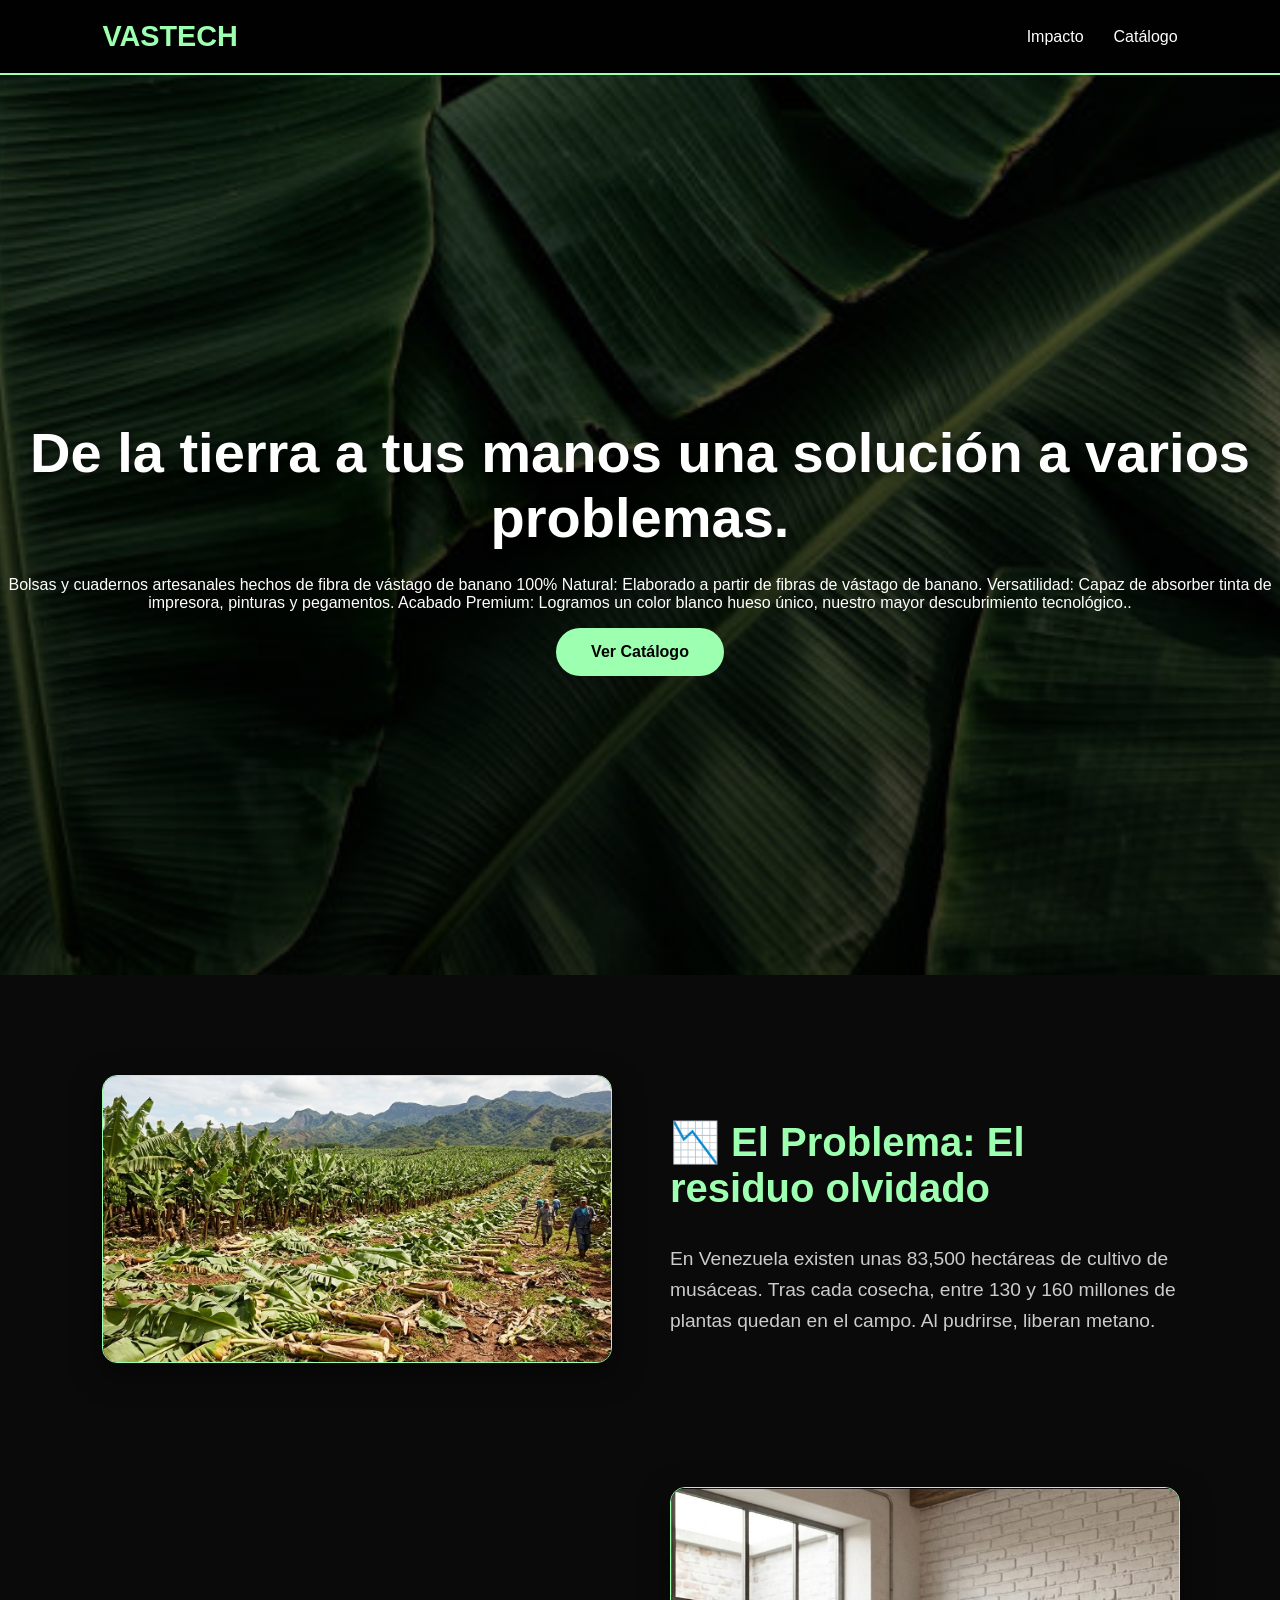
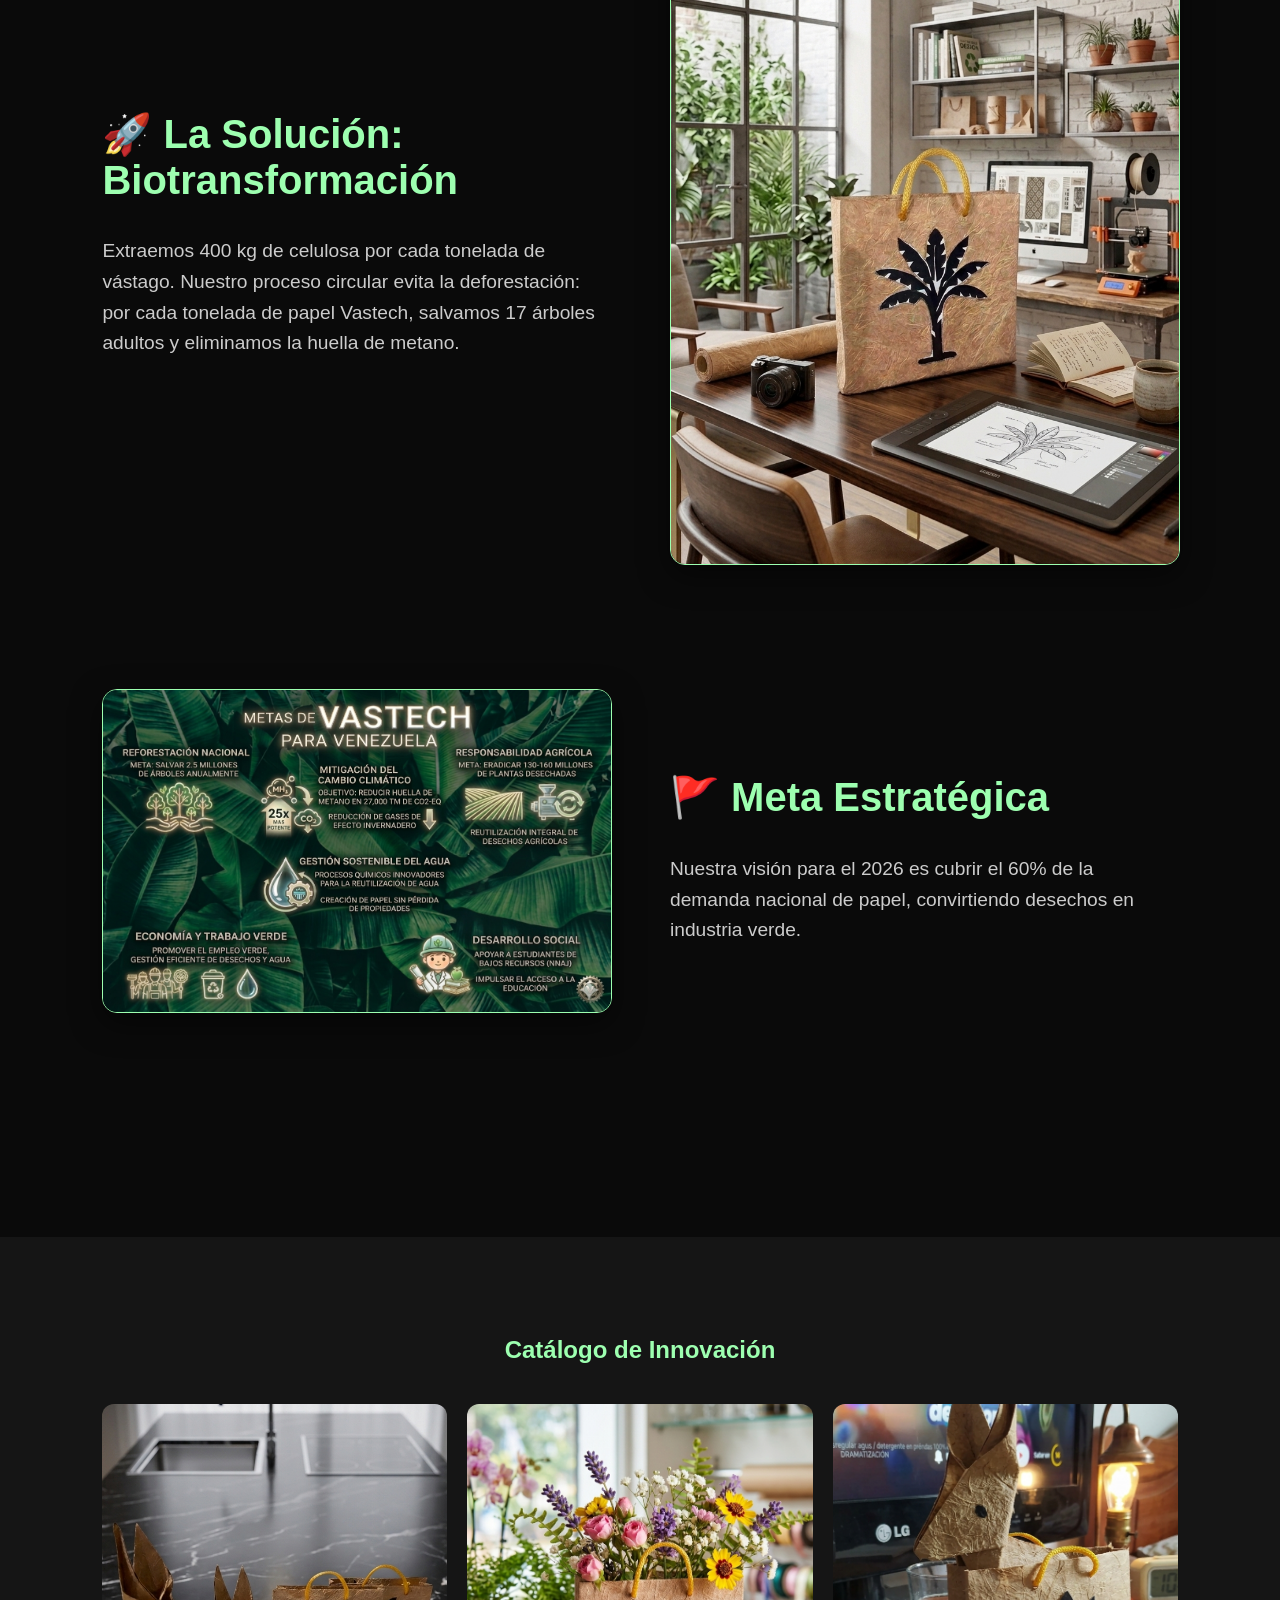
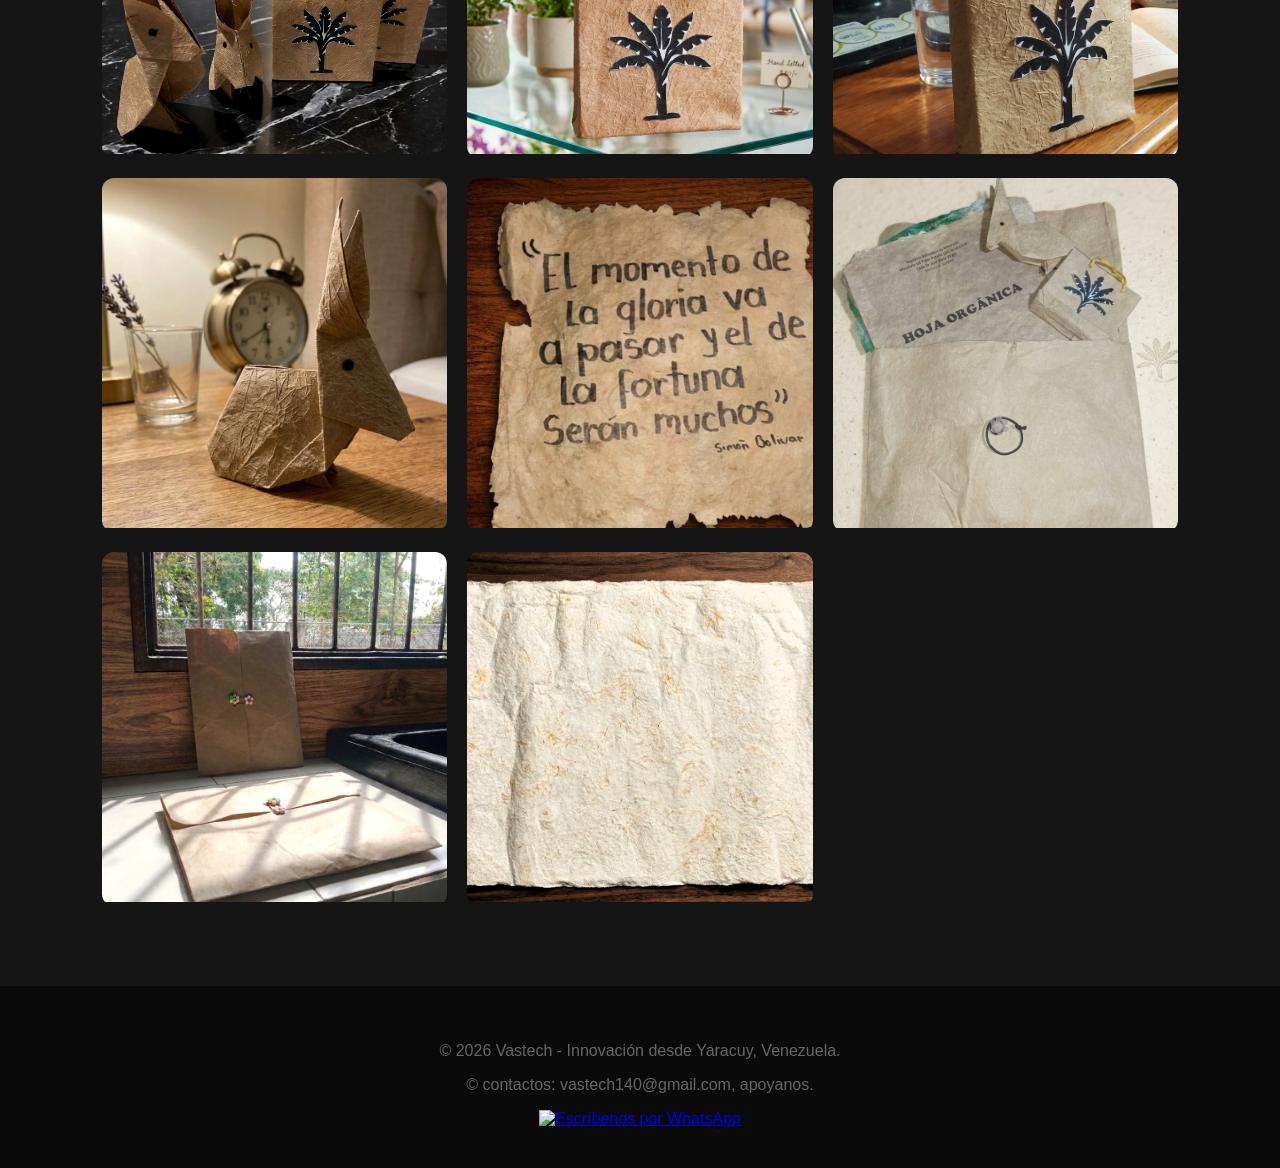
==== index.html @ 7cb5a69f "Update index.html" ====
<!DOCTYPE html>
<html lang="es">
<head>
    <meta charset="UTF-8">
    <meta name="viewport" content="width=device-width, initial-scale=1.0">
    <title>Vastech | Innovación Circular</title>
    <link rel="stylesheet" href="style.css">
</head>
<body>

    <header>
        <a href="#" class="logo">VASTECH</a>
        <nav>
            <ul>
                <li><a href="#investigacion">Impacto</a></li>
                <li><a href="#productos">Catálogo</a></li>
            </ul>
        </nav>
    </header>

    <section class="hero">
        <h1>De la tierra a tus manos
        una solución a varios problemas.</h1>
        <p>Bolsas y cuadernos artesanales hechos de fibra de vástago de banano
            
 100% Natural: Elaborado a partir de fibras de vástago de banano.

Versatilidad: Capaz de absorber tinta de impresora, pinturas y pegamentos.

Acabado Premium: Logramos un color blanco hueso único, nuestro mayor descubrimiento tecnológico..</p>
        <a href="#productos" class="btn-principal">Ver Catálogo</a>
    </section>

    <section id="investigacion" class="info-impacto">
        
        <article class="fila-impacto">
            <div class="imagen-ref">
                <img src="campo-residuos.png" alt="Residuos de banano">
            </div>
            <div class="texto-ref">
                <h2>📉 El Problema: El residuo olvidado</h2>
                <p>En Venezuela existen unas 83,500 hectáreas de cultivo de musáceas. Tras cada cosecha, entre 130 y 160 millones de plantas quedan en el campo. Al pudrirse, liberan metano.</p>
            </div>
        </article>

        <article class="fila-impacto">
            <div class="imagen-ref">
                <img src="333.png" alt="Biotransformación Vastech">
            </div>
            <div class="texto-ref">
                <h2>🚀 La Solución: Biotransformación</h2>
                <p>Extraemos 400 kg de celulosa por cada tonelada de vástago. Nuestro proceso circular evita la deforestación: por cada tonelada de papel Vastech, salvamos 17 árboles adultos y eliminamos la huella de metano.</p>
            </div>
        </article>

        <article class="fila-impacto">
            <div class="imagen-ref">
                <img src="bello6.png" alt="Metas Vastech 2026">
            </div>
            <div class="texto-ref">
                <h2>🚩 Meta Estratégica</h2>
                <p>Nuestra visión para el 2026 es cubrir el 60% de la demanda nacional de papel, convirtiendo desechos en industria verde.</p>
            </div>
        </article>
    </section>

    <section id="productos" class="galeria-seccion">
        <h2 class="titulo-centrado">Catálogo de Innovación</h2>
        <div class="mosaico-galeria">
            <div class="foto-item"><img src="hola4.png" alt="Creación Vastech"></div>
            <div class="foto-item"><img src="hola5.png" alt="Bolsas de regalo"></div>
            <div class="foto-item"><img src="hola3.png" alt="Bolsa con conejo"></div>
            <div class="foto-item"><img src="hola1.png" alt="Artesanía conejo"></div>
            <div class="foto-item"><img src="hola2.png" alt="Pensamiento Bolívar"></div>
            <div class="foto-item"><img src="bello.png" alt="Maletín con papeles"></div>
            <div class="foto-item"><img src="uy.png" alt="Carpeta de vástago"></div>
            <div class="foto-item"><img src="bello3.png" alt="Lámina de papel"></div>
        </div>
    </section>

    <footer>
        <p>&copy; 2026 Vastech - Innovación desde Yaracuy, Venezuela.</p>
        <p>&copy; contactos: vastech140@gmail.com, apoyanos.</p>
        <a href="https://wa.me/584164806522?text=Hola%20Vastech,%20vi%20tu%20página%20web%20y%20quiero%20más%20información%20sobre%20los%20productos." class="whatsapp-btn" target="_blank">
        <img src="https://upload.wikimedia.org/wikipedia/commons/6/6b/WhatsApp.svg" alt="Escríbenos por WhatsApp">
    </a>

</body>
</html>
---- style.css ----
:root {
    --negro: #0a0a0a;
    --verde-claro: #9dffb0;
    --blanco: #ffffff;
}

body {
    background-color: var(--negro);
    color: var(--blanco);
    font-family: 'Segoe UI', Tahoma, Geneva, Verdana, sans-serif;
    margin: 0;
}

/* HEADER */
header {
    display: flex;
    justify-content: space-between;
    align-items: center;
    padding: 20px 8%;
    background: rgba(0, 0, 0, 0.9);
    border-bottom: 2px solid var(--verde-claro);
    position: sticky;
    top: 0;
    z-index: 1000;
}

.logo { 
    color: var(--verde-claro);
    font-weight: bold; 
    font-size: 1.8rem; 
    text-decoration: none; 
}

header nav ul { 
    display: flex; 
    list-style: none; 
    margin: 0; 
    gap: 30px; 
}

header nav a { 
    color: white; 
    text-decoration: none; 
    transition: 0.3s; 
}

header nav a:hover { 
    color: var(--verde-claro); 
}

/* HERO - Fondo de Hojas de Cambur */
.hero {
    min-height: 100vh;
    width: 100%;
    display: flex;
    flex-direction: column;
    justify-content: center;
    align-items: center;
    background: linear-gradient(rgba(0,0,0,0.5), rgba(0,0,0,0.7)), url('hojas4.jpg');
    background-size: cover;
    background-position: center;
    background-repeat: no-repeat;
    text-align: center;
}

.hero h1 { 
    font-size: 3.5rem; 
    margin-bottom: 10px; 
    text-shadow: 2px 2px 10px rgba(0,0,0,0.5);
}

.btn-principal {
    background: var(--verde-claro);
    color: black;
    padding: 15px 35px;
    text-decoration: none;
    font-weight: bold;
    border-radius: 50px;
    transition: 0.3s;
}

.btn-principal:hover {
    transform: scale(1.05);
    box-shadow: 0 0 20px rgba(157, 255, 176, 0.4);
}

/* SECCIÓN IMPACTO - Zig-Zag */
.info-impacto { 
    padding: 100px 8%; 
}

.fila-impacto { 
    display: flex; 
    align-items: center; 
    gap: 60px; 
    margin-bottom: 120px; 
}

.fila-impacto:nth-child(even) { 
    flex-direction: row-reverse; 
}

.imagen-ref, .texto-ref { 
    flex: 1; 
}

.imagen-ref img { 
    width: 100%; 
    border-radius: 15px; 
    border: 1px solid var(--verde-claro); 
    box-shadow: 0 10px 30px rgba(0,0,0,0.5);
}

.texto-ref h2 { 
    color: var(--verde-claro); 
    font-size: 2.5rem; 
}

.texto-ref p { 
    font-size: 1.2rem; 
    line-height: 1.6; 
    color: #ccc; 
}

/* CATÁLOGO */
.galeria-seccion { 
    padding: 80px 8%; 
    background: #151515; 
}

.titulo-centrado { 
    text-align: center; 
    color: var(--verde-claro); 
    margin-bottom: 40px; 
}

.mosaico-galeria { 
    display: grid; 
    grid-template-columns: repeat(auto-fit, minmax(280px, 1fr)); 
    gap: 20px; 
}

.foto-item { 
    overflow: hidden; 
    border-radius: 12px; 
}

.foto-item img { 
    width: 100%; 
    height: 350px; 
    object-fit: cover; 
    transition: 0.5s ease; 
}

.foto-item:hover img { 
    transform: scale(1.1); 
    filter: brightness(1.1);
}

footer { 
    text-align: center; 
    padding: 40px; 
    color: #666; 
}

/* Ajuste para celulares */
@media (max-width: 768px) { 
    .fila-impacto, .fila-impacto:nth-child(even) { 
        flex-direction: column; 
        text-align: center; 
    } 
    .hero h1 { font-size: 2.2rem; }

    /* Estilos del Botón de WhatsApp */
.whatsapp-btn {
    position: fixed;
    bottom: 30px;
    right: 30px;
    width: 60px;
    height: 60px;
    background-color: #25d366;
    border-radius: 50px;
    display: flex;
    justify-content: center;
    align-items: center;
    box-shadow: 0 4px 10px rgba(0,0,0,0.3);
    z-index: 2000;
    transition: 0.3s;
}

.whatsapp-btn img {
    width: 35px;
    height: 35px;
}

.whatsapp-btn:hover {
    transform: scale(1.1);
    background-color: #128c7e;
    box-shadow: 0 6px 15px rgba(37, 211, 102, 0.5);
}

/* Efecto de pulso suave */
@keyframes pulse {
    0% { box-shadow: 0 0 0 0 rgba(37, 211, 102, 0.7); }
    70% { box-shadow: 0 0 0 15px rgba(37, 211, 102, 0); }
    100% { box-shadow: 0 0 0 0 rgba(37, 211, 102, 0); }
}
/* Estilos del Botón de WhatsApp */
.whatsapp-btn {
    position: fixed;
    bottom: 30px;
    right: 30px;
    width: 60px;
    height: 60px;
    background-color: #25d366;
    border-radius: 50%;
    display: flex;
    justify-content: center;
    align-items: center;
    box-shadow: 0 4px 10px rgba(0,0,0,0.3);
    z-index: 2000;
    transition: transform 0.3s;
    animation: pulse-verde 2s infinite;
}

.whatsapp-btn img {
    width: 35px;
    height: 35px;
}

.whatsapp-btn:hover {
    transform: scale(1.1);
    background-color: #128c7e;
}

/* Efecto de pulso para que la gente lo vea rápido */
@keyframes pulse-verde {
    0% { box-shadow: 0 0 0 0 rgba(37, 211, 102, 0.7); }
    70% { box-shadow: 0 0 0 15px rgba(37, 211, 102, 0); }
    100% { box-shadow: 0 0 0 0 rgba(37, 211, 102, 0); }
}
}
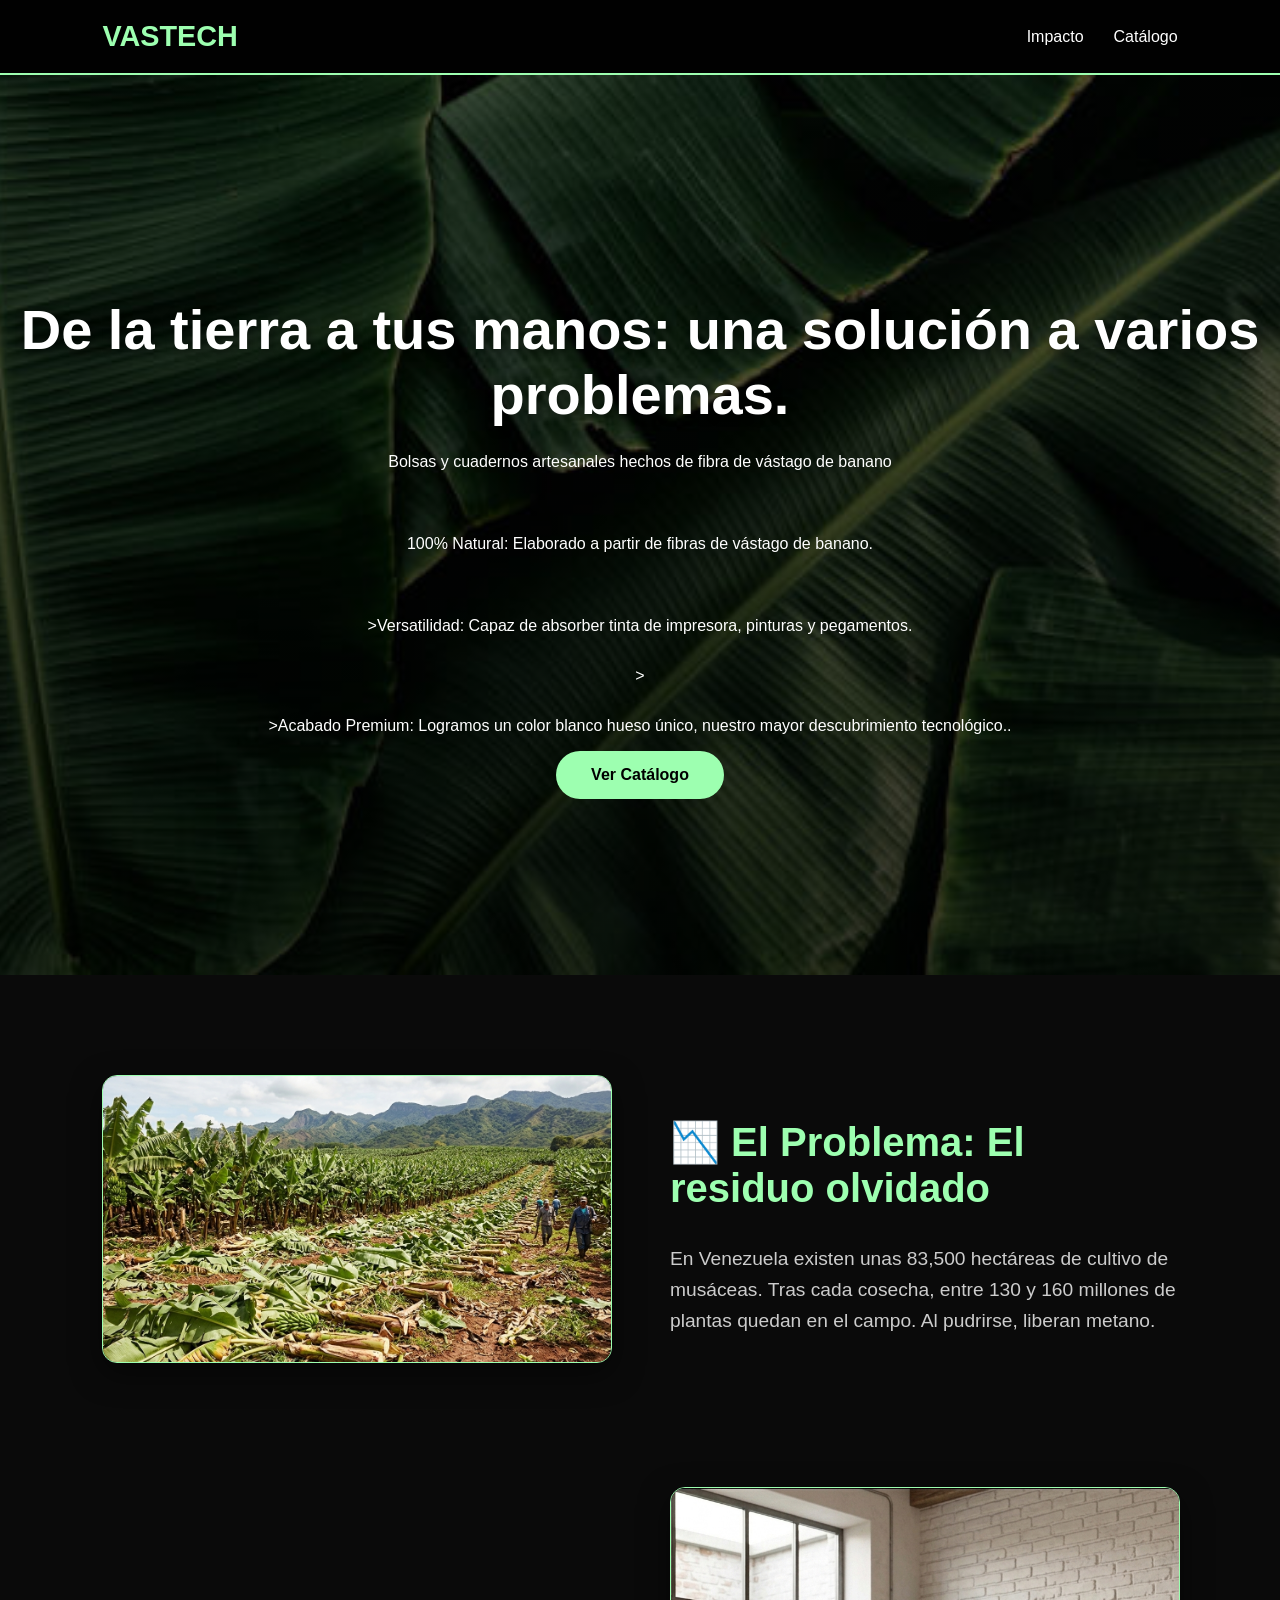
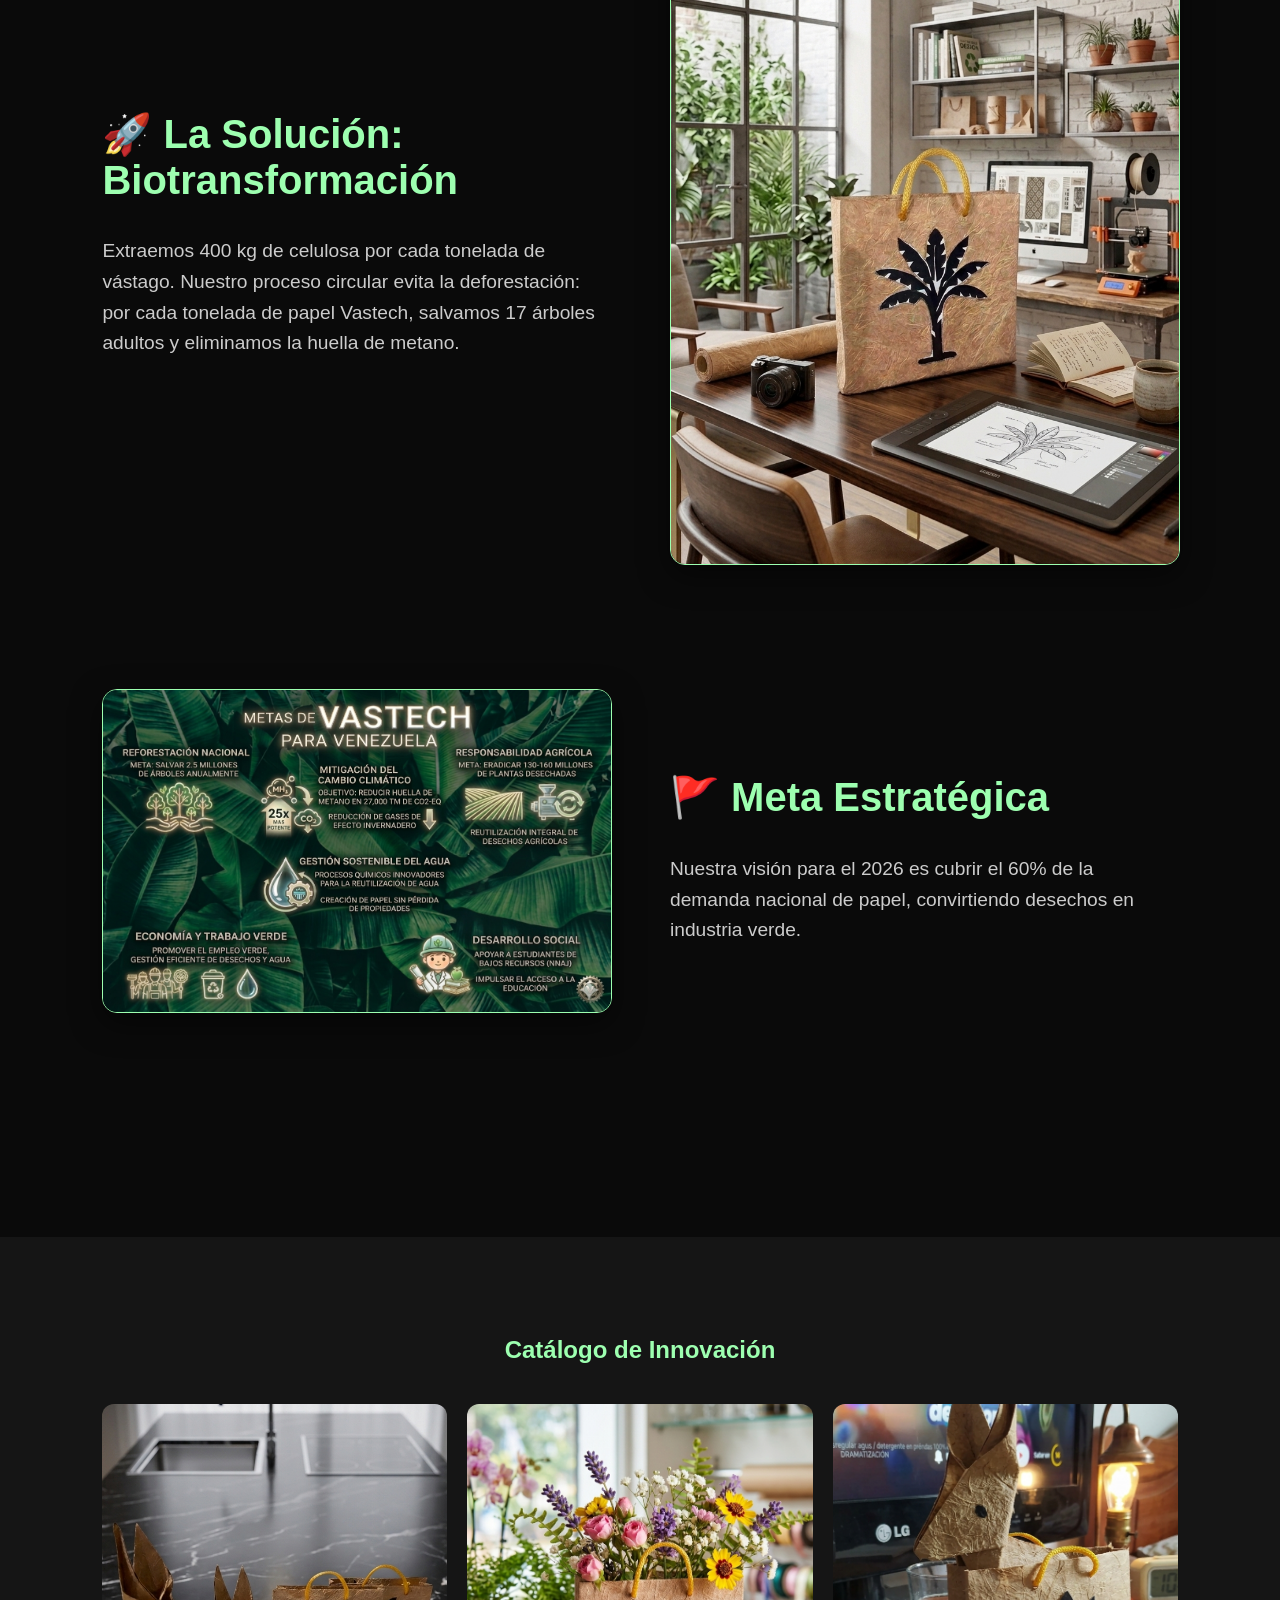
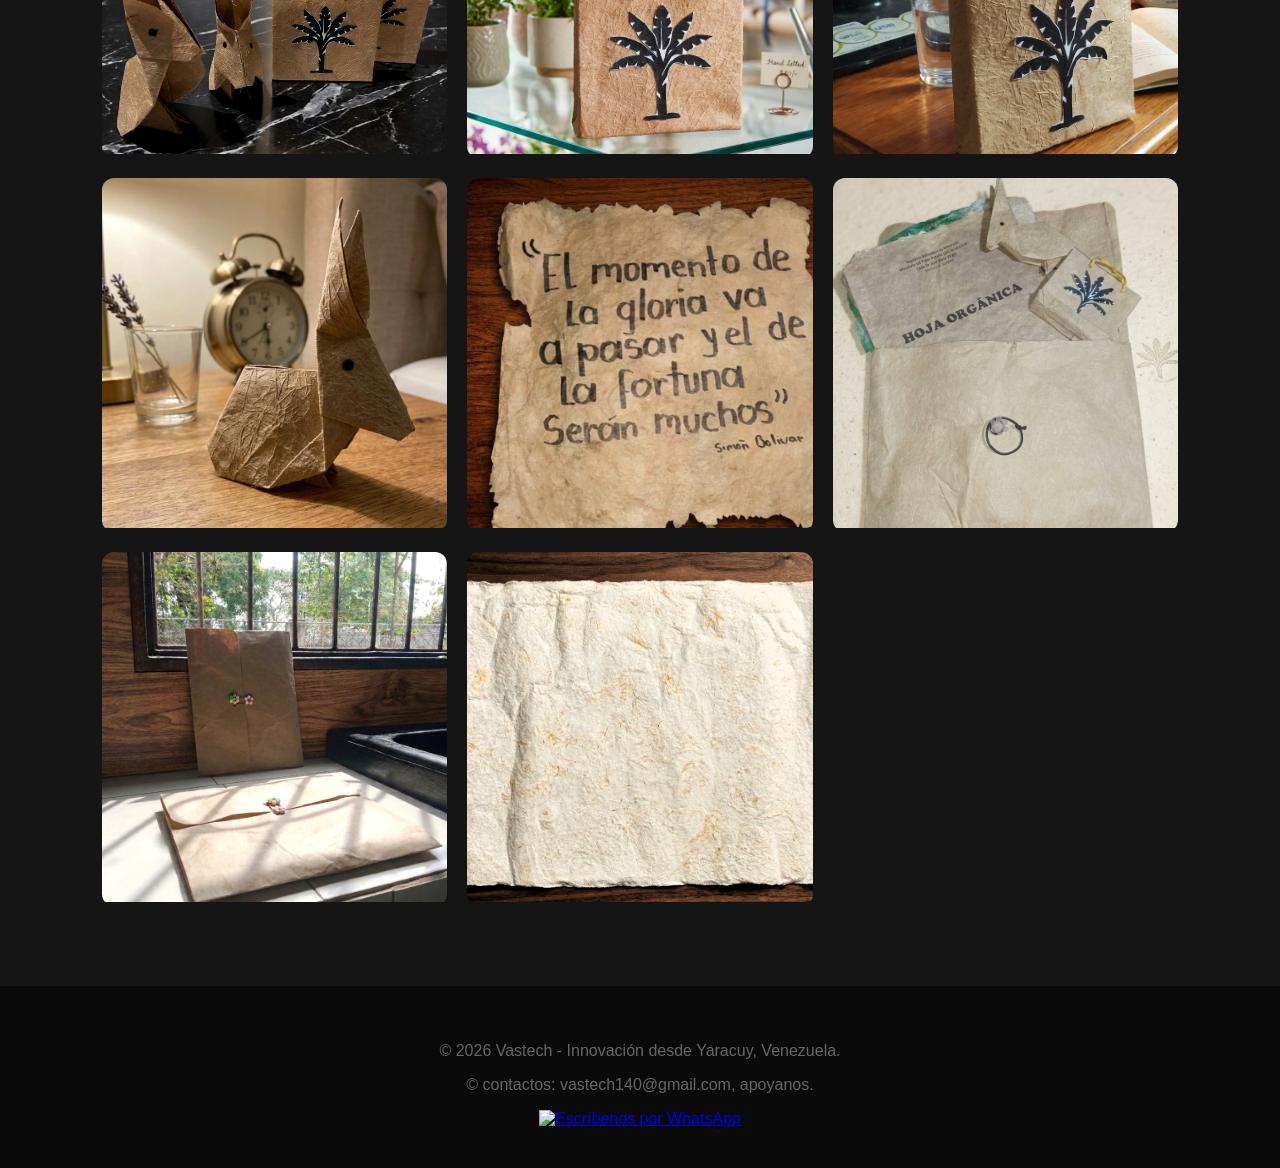
==== commit 27ed3d68: "Update index.html" ====
--- a/index.html
+++ b/index.html
@@ -19,15 +19,14 @@
     </header>
 
     <section class="hero">
-        <h1>De la tierra a tus manos
-        una solución a varios problemas.</h1>
-        <p>Bolsas y cuadernos artesanales hechos de fibra de vástago de banano
+        <h1>De la tierra a tus manos: una solución a varios problemas.</h1>
+        <p>Bolsas y cuadernos artesanales hechos de fibra de vástago de banano<p>
             
- 100% Natural: Elaborado a partir de fibras de vástago de banano.
+<p>100% Natural: Elaborado a partir de fibras de vástago de banano.<p>
 
-Versatilidad: Capaz de absorber tinta de impresora, pinturas y pegamentos.
+<p>>Versatilidad: Capaz de absorber tinta de impresora, pinturas y pegamentos.<p>>
 
-Acabado Premium: Logramos un color blanco hueso único, nuestro mayor descubrimiento tecnológico..</p>
+<p>>Acabado Premium: Logramos un color blanco hueso único, nuestro mayor descubrimiento tecnológico..</p>
         <a href="#productos" class="btn-principal">Ver Catálogo</a>
     </section>
 
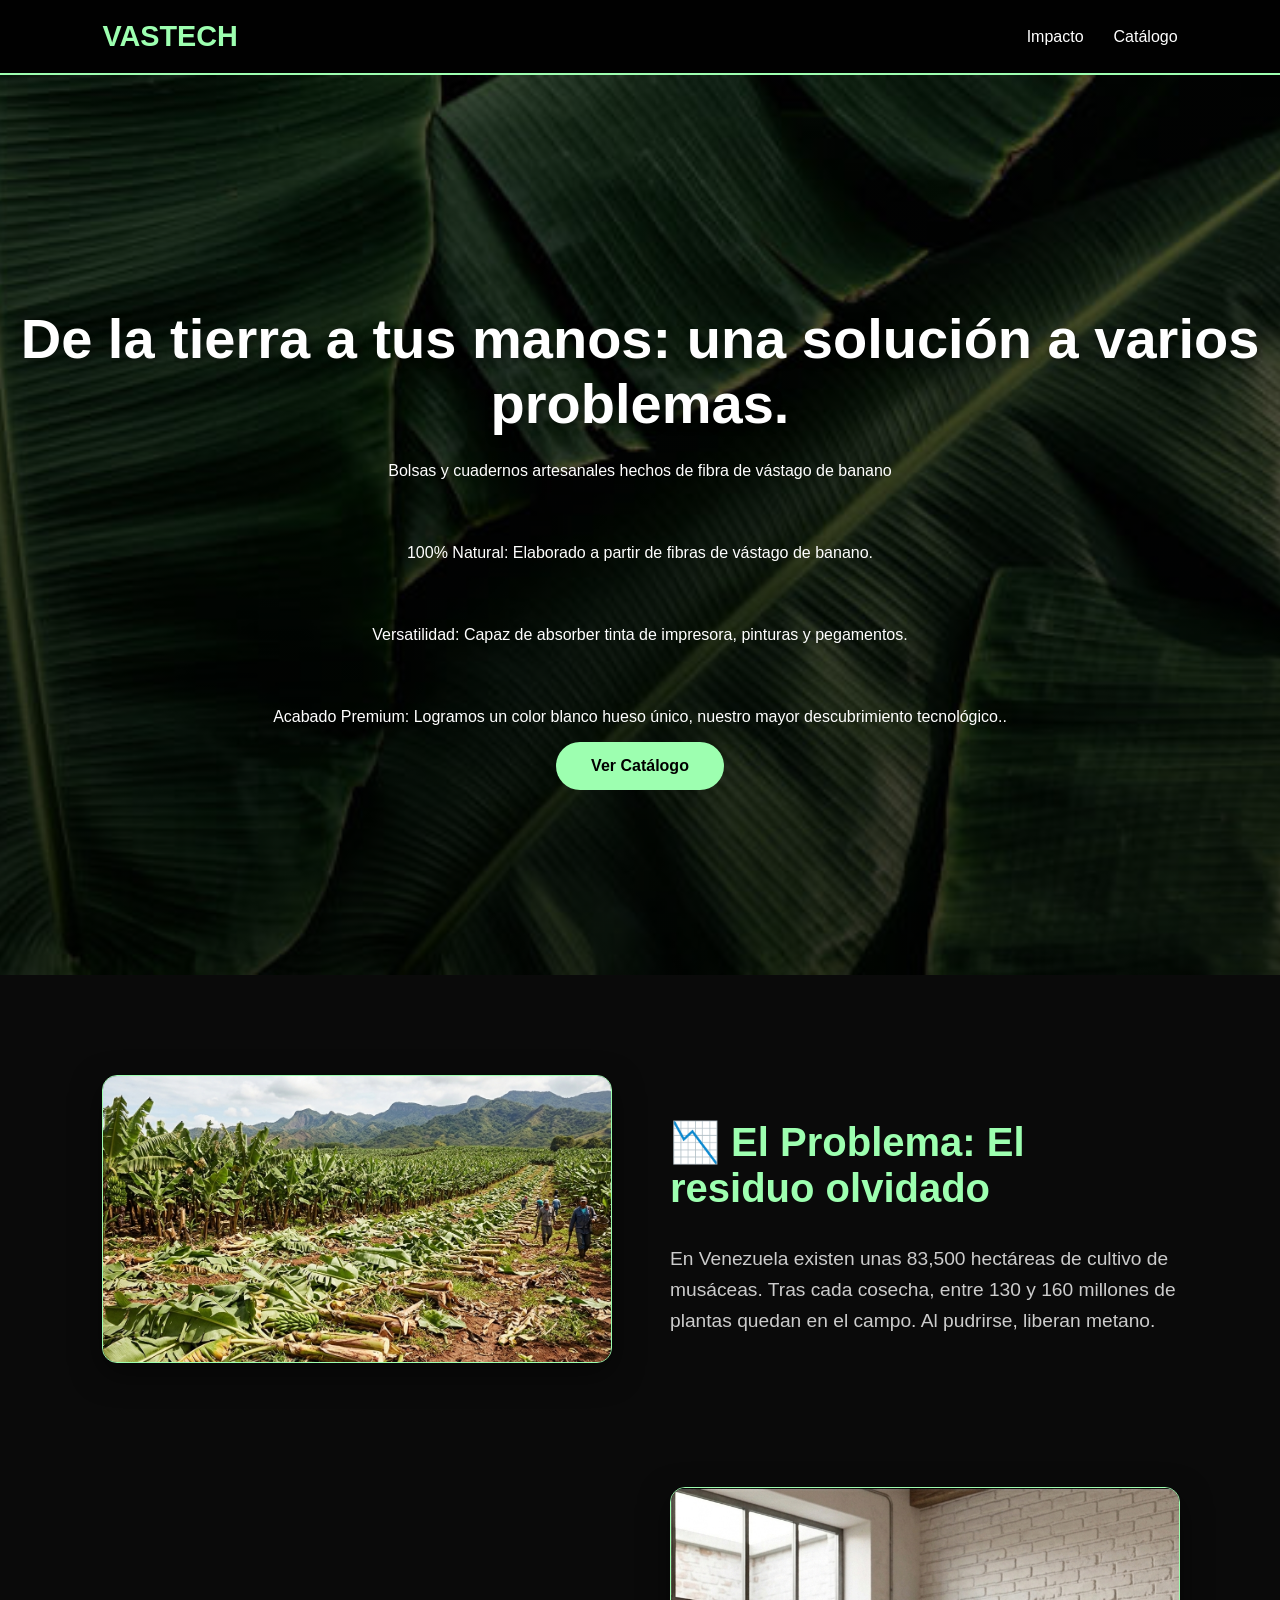
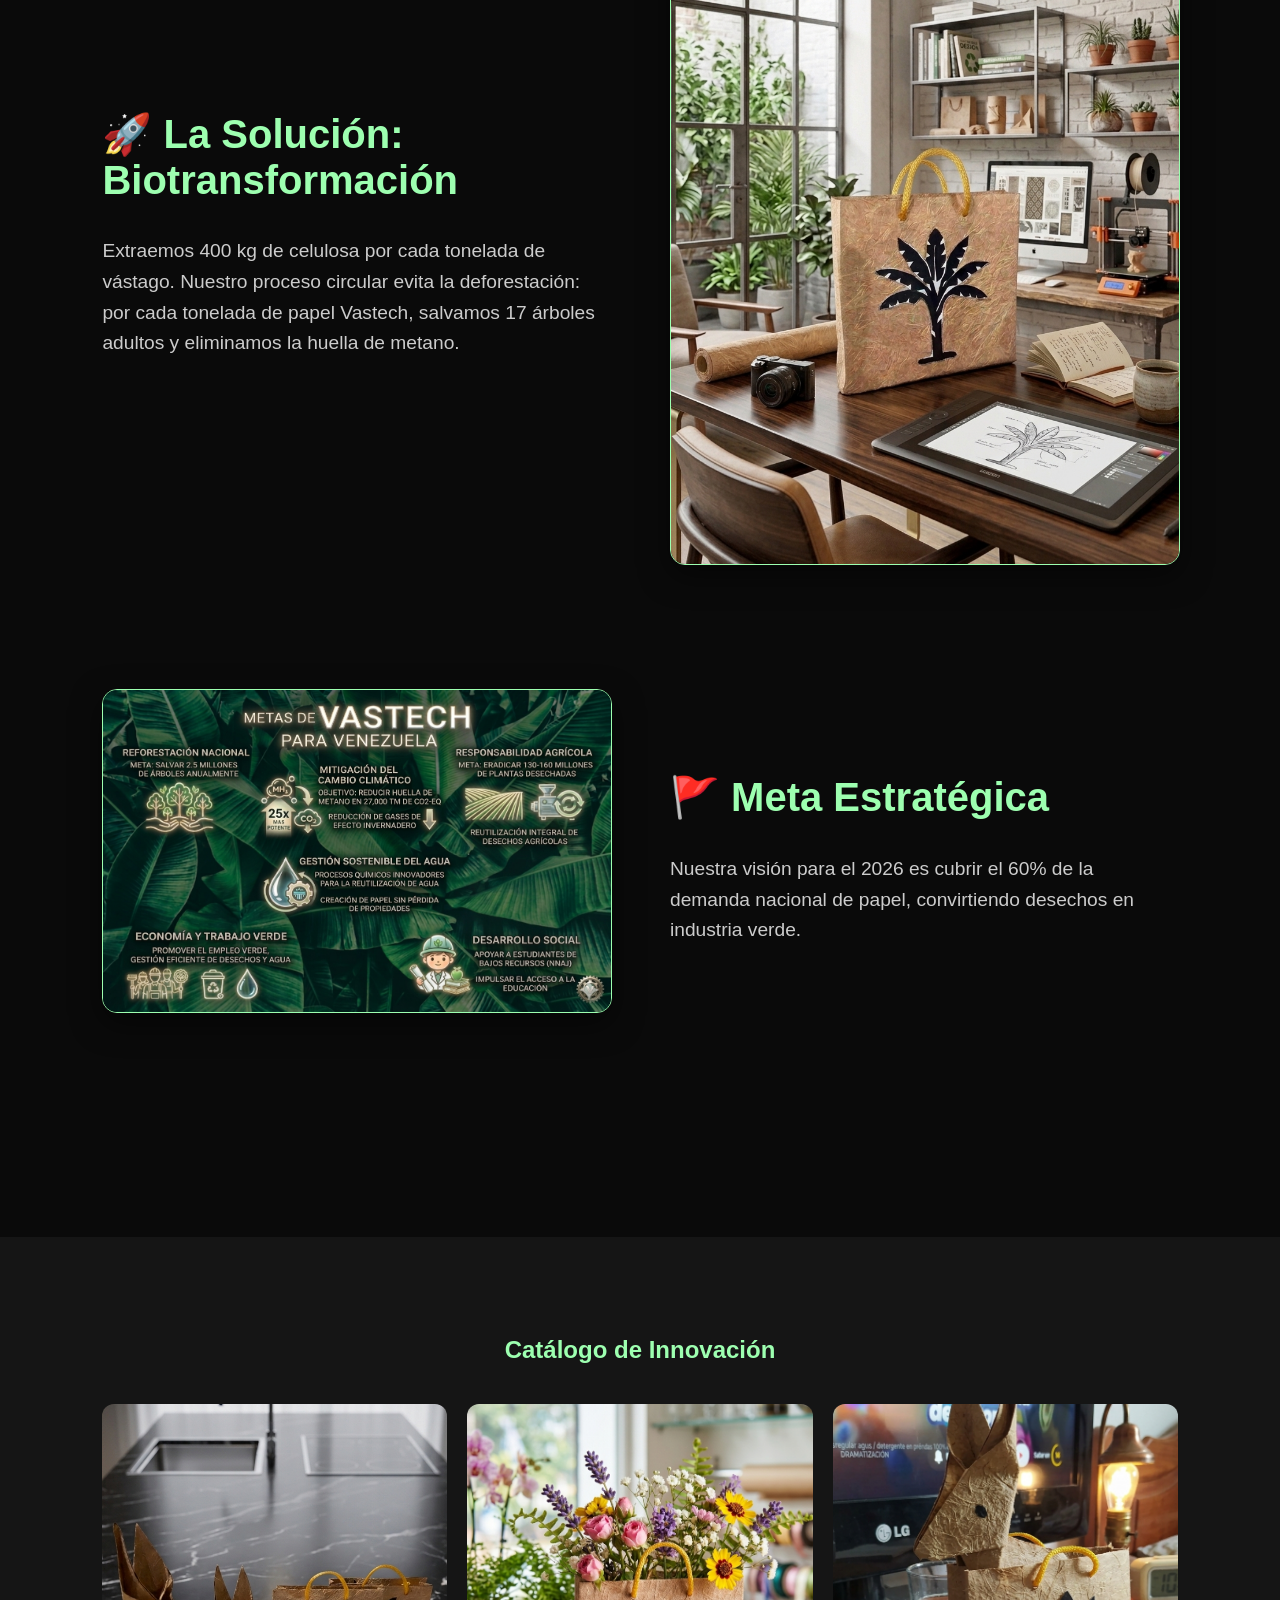
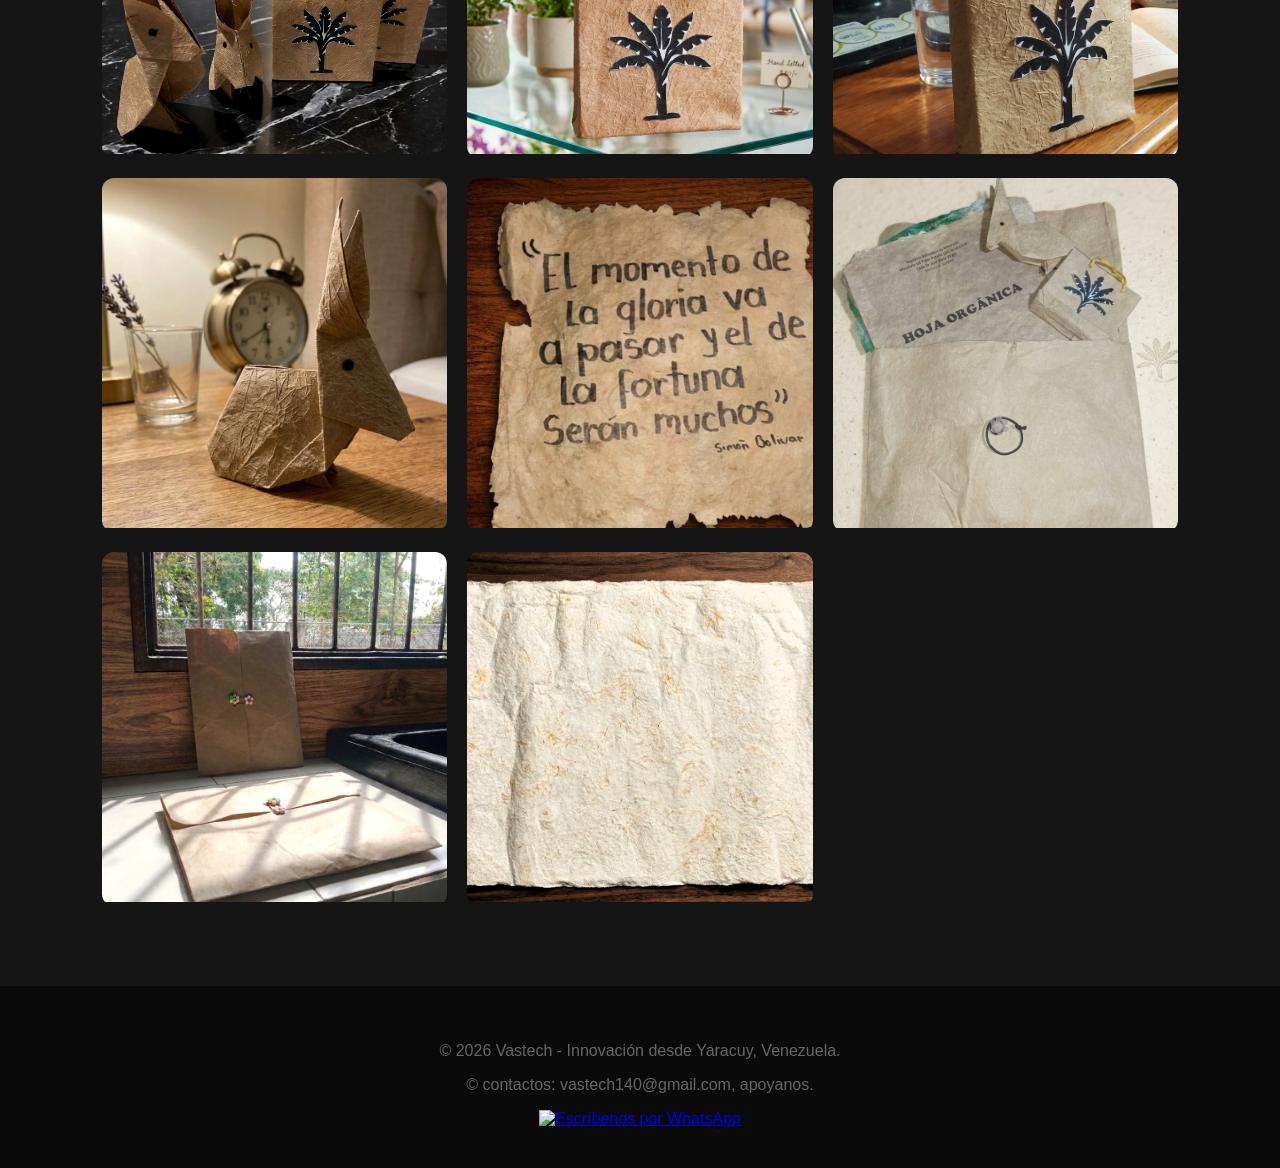
==== commit 0ffd6f1f: "Update index.html" ====
--- a/index.html
+++ b/index.html
@@ -24,9 +24,9 @@
             
 <p>100% Natural: Elaborado a partir de fibras de vástago de banano.<p>
 
-<p>>Versatilidad: Capaz de absorber tinta de impresora, pinturas y pegamentos.<p>>
+<p>Versatilidad: Capaz de absorber tinta de impresora, pinturas y pegamentos.<p>
 
-<p>>Acabado Premium: Logramos un color blanco hueso único, nuestro mayor descubrimiento tecnológico..</p>
+<p>Acabado Premium: Logramos un color blanco hueso único, nuestro mayor descubrimiento tecnológico..</p>
         <a href="#productos" class="btn-principal">Ver Catálogo</a>
     </section>
 
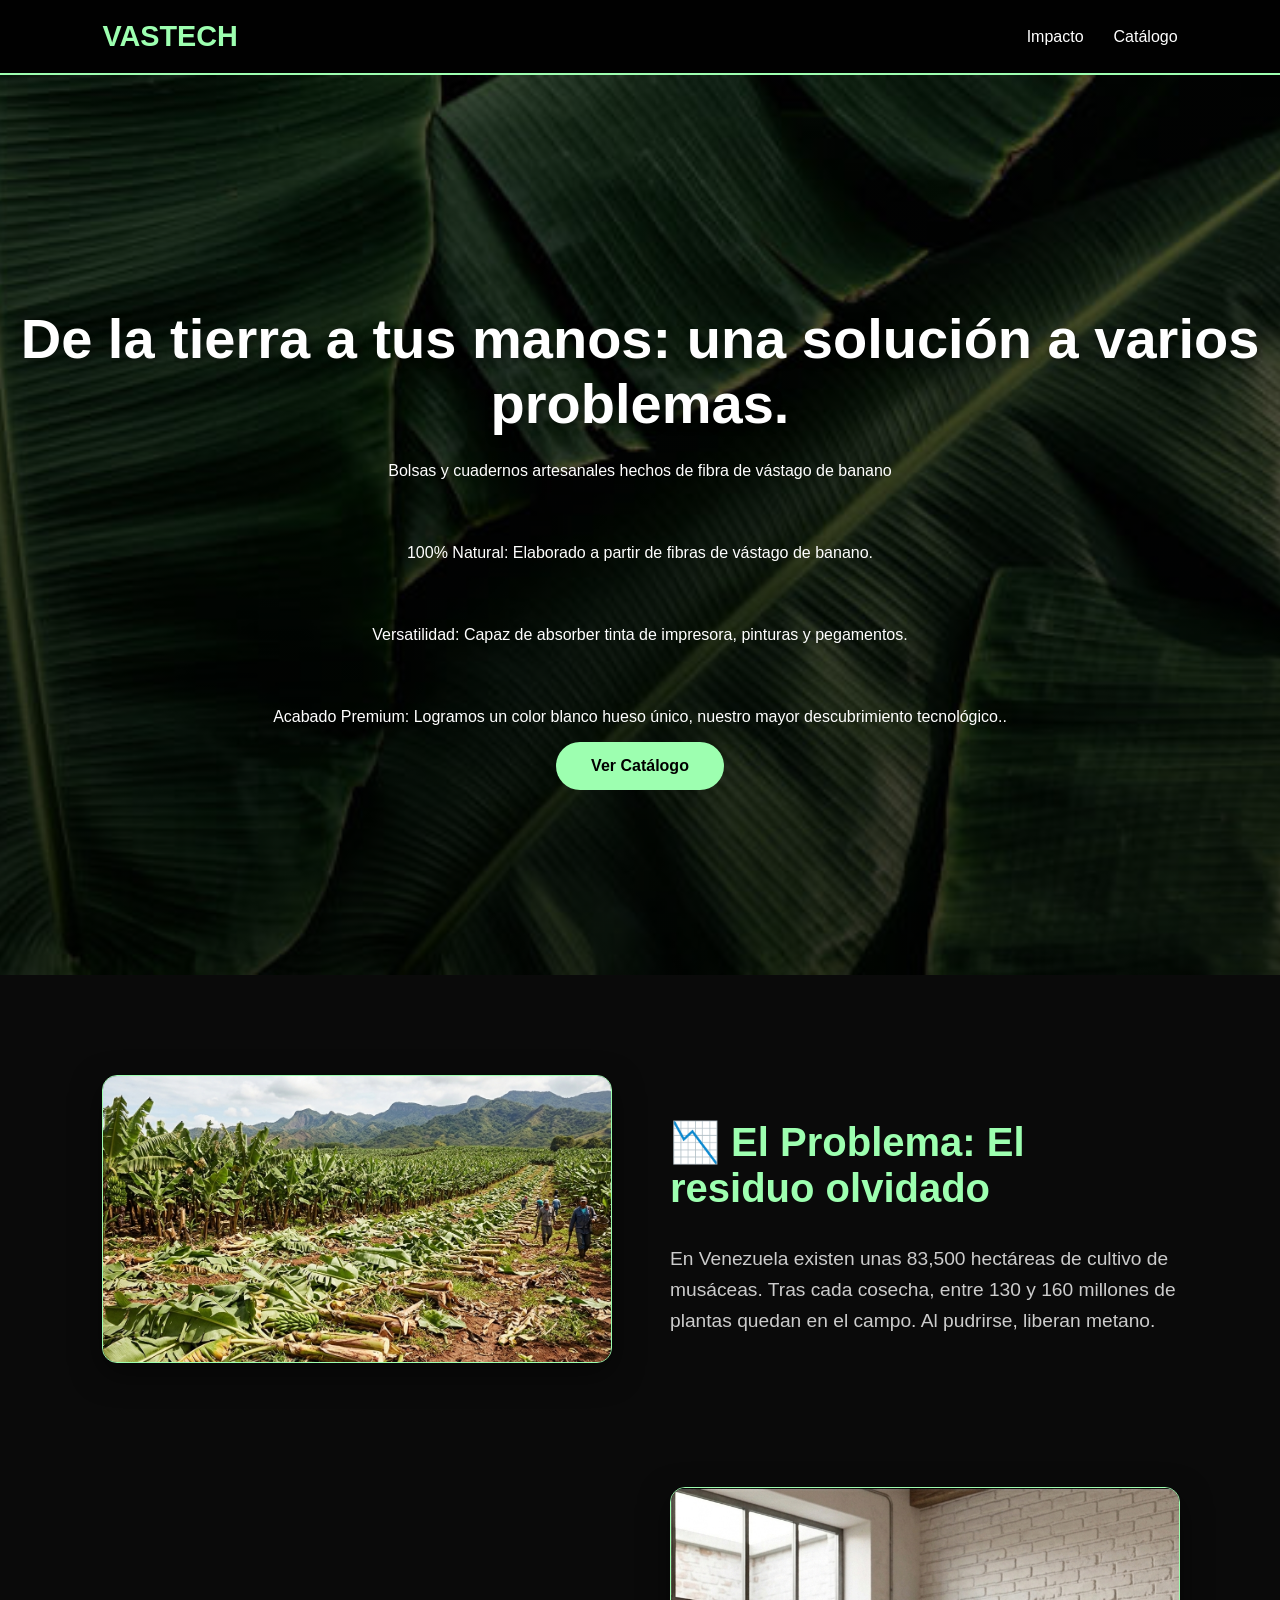
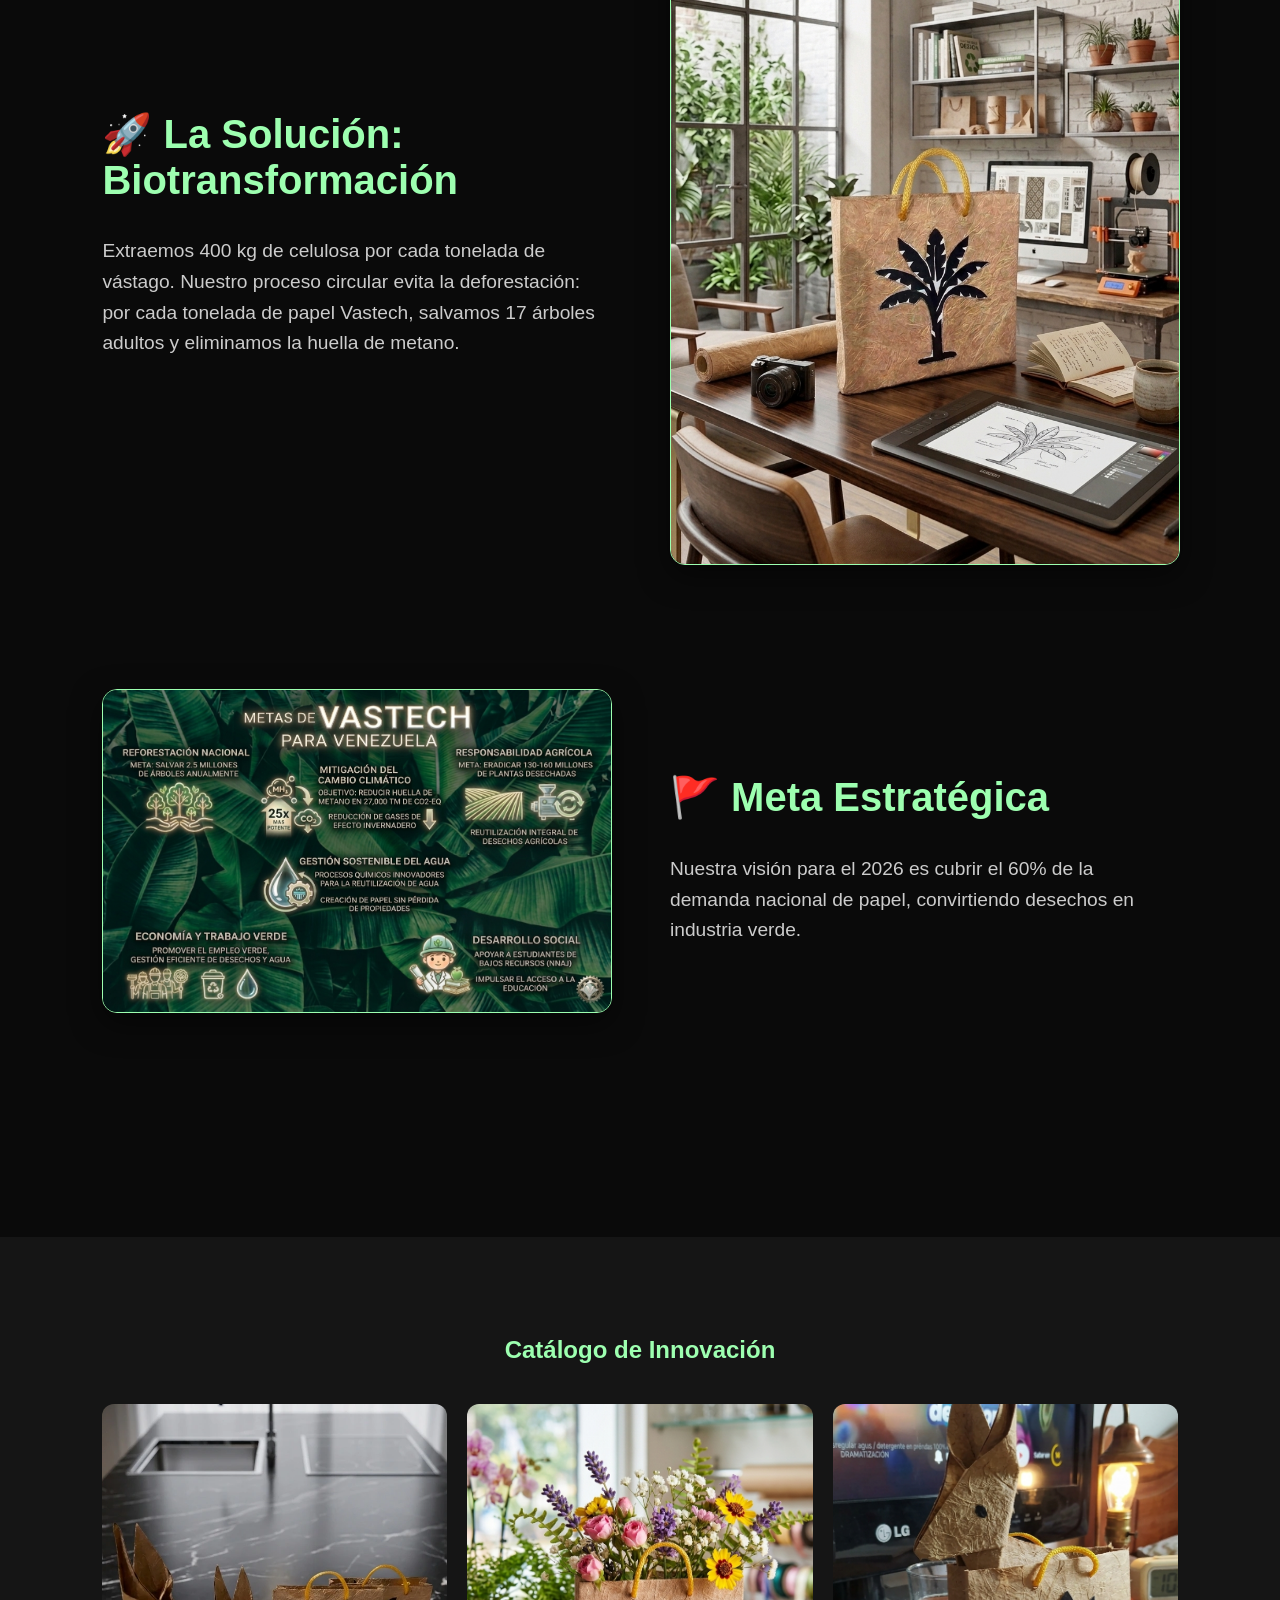
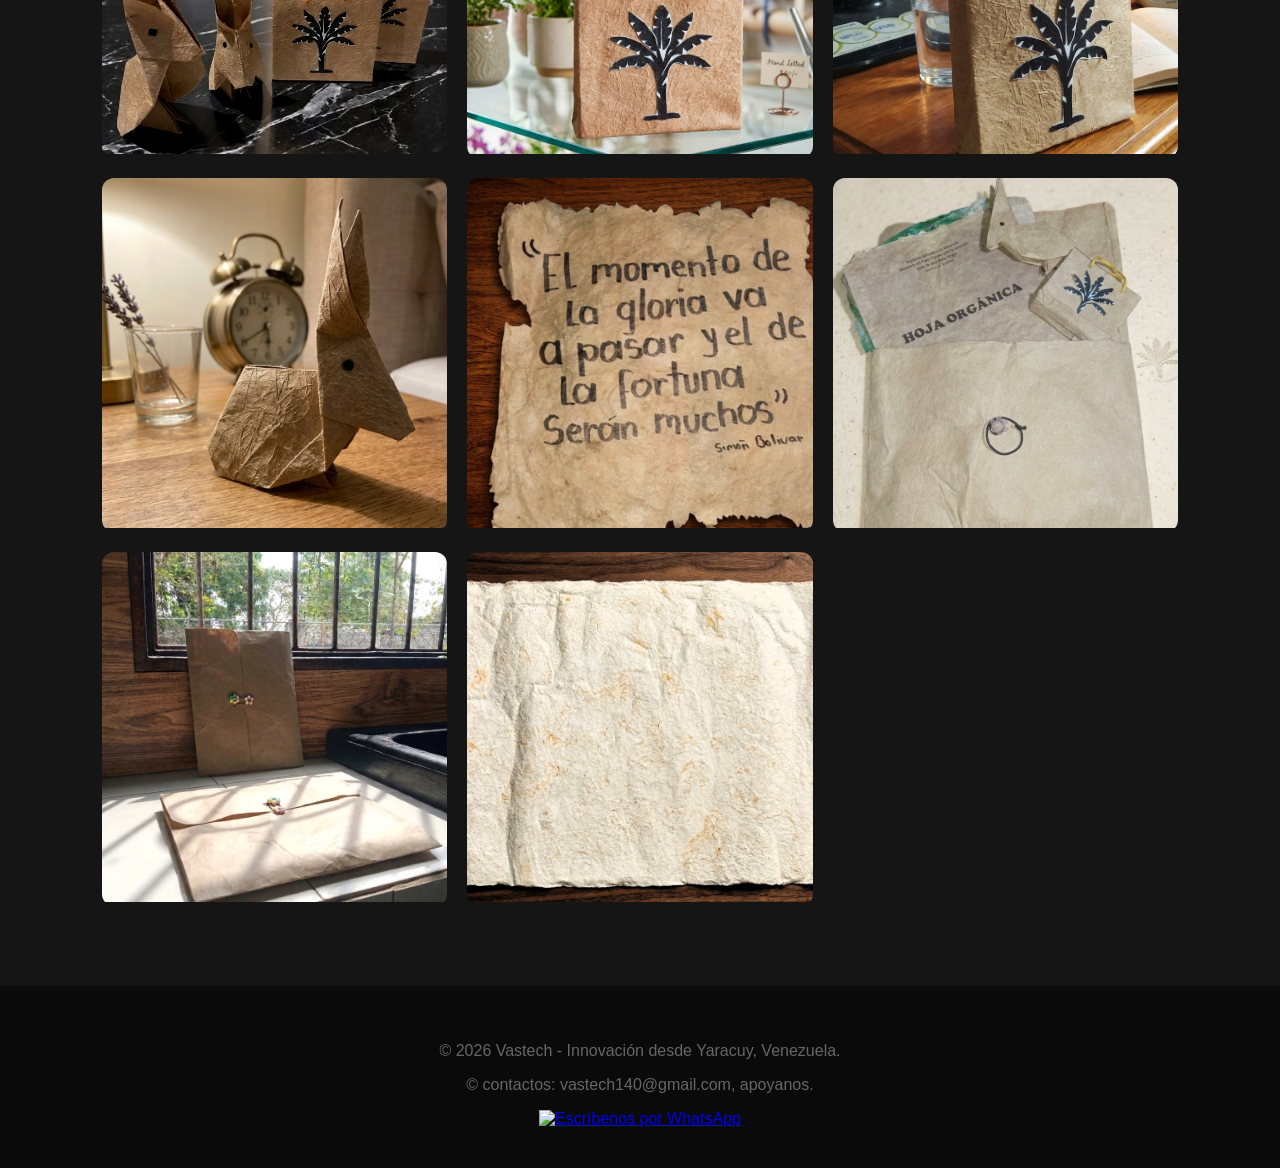
==== commit 481e3072: "Update index.html" ====
--- a/index.html
+++ b/index.html
@@ -34,7 +34,7 @@
         
         <article class="fila-impacto">
             <div class="imagen-ref">
-                <img src="campo-residuos.png" alt="Residuos de banano">
+                <img src="campo-residuos.webp" alt="Residuos de banano">
             </div>
             <div class="texto-ref">
                 <h2>📉 El Problema: El residuo olvidado</h2>
@@ -44,7 +44,7 @@
 
         <article class="fila-impacto">
             <div class="imagen-ref">
-                <img src="333.png" alt="Biotransformación Vastech">
+                <img src="333.webp" alt="Biotransformación Vastech">
             </div>
             <div class="texto-ref">
                 <h2>🚀 La Solución: Biotransformación</h2>
@@ -54,7 +54,7 @@
 
         <article class="fila-impacto">
             <div class="imagen-ref">
-                <img src="bello6.png" alt="Metas Vastech 2026">
+                <img src="bello6.webp" alt="Metas Vastech 2026">
             </div>
             <div class="texto-ref">
                 <h2>🚩 Meta Estratégica</h2>
@@ -66,14 +66,14 @@
     <section id="productos" class="galeria-seccion">
         <h2 class="titulo-centrado">Catálogo de Innovación</h2>
         <div class="mosaico-galeria">
-            <div class="foto-item"><img src="hola4.png" alt="Creación Vastech"></div>
-            <div class="foto-item"><img src="hola5.png" alt="Bolsas de regalo"></div>
-            <div class="foto-item"><img src="hola3.png" alt="Bolsa con conejo"></div>
-            <div class="foto-item"><img src="hola1.png" alt="Artesanía conejo"></div>
-            <div class="foto-item"><img src="hola2.png" alt="Pensamiento Bolívar"></div>
-            <div class="foto-item"><img src="bello.png" alt="Maletín con papeles"></div>
-            <div class="foto-item"><img src="uy.png" alt="Carpeta de vástago"></div>
-            <div class="foto-item"><img src="bello3.png" alt="Lámina de papel"></div>
+            <div class="foto-item"><img src="hola4.webp" alt="Creación Vastech"></div>
+            <div class="foto-item"><img src="hola5.webp" alt="Bolsas de regalo"></div>
+            <div class="foto-item"><img src="hola3.webp" alt="Bolsa con conejo"></div>
+            <div class="foto-item"><img src="hola1.webp" alt="Artesanía conejo"></div>
+            <div class="foto-item"><img src="hola2.webp" alt="Pensamiento Bolívar"></div>
+            <div class="foto-item"><img src="bello.webp" alt="Maletín con papeles"></div>
+            <div class="foto-item"><img src="uy.webp" alt="Carpeta de vástago"></div>
+            <div class="foto-item"><img src="bello3.webp" alt="Lámina de papel"></div>
         </div>
     </section>
 
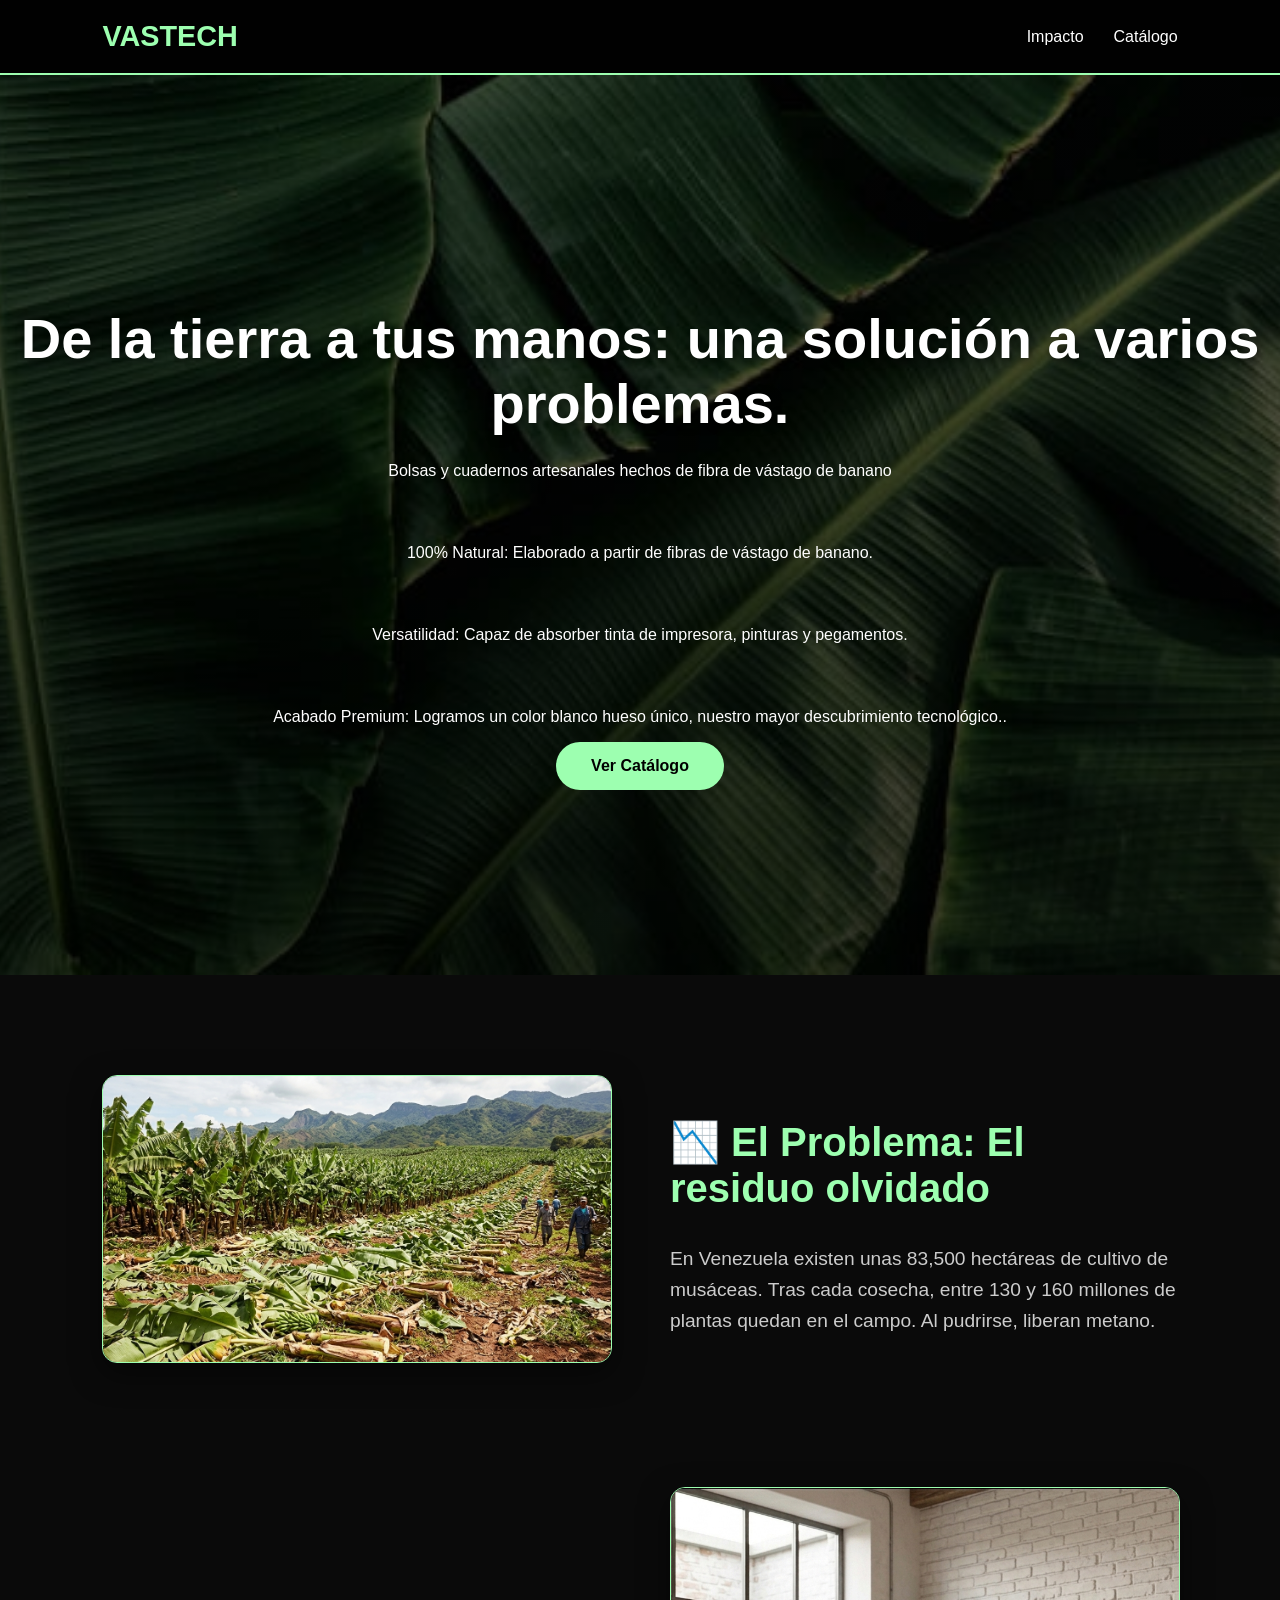
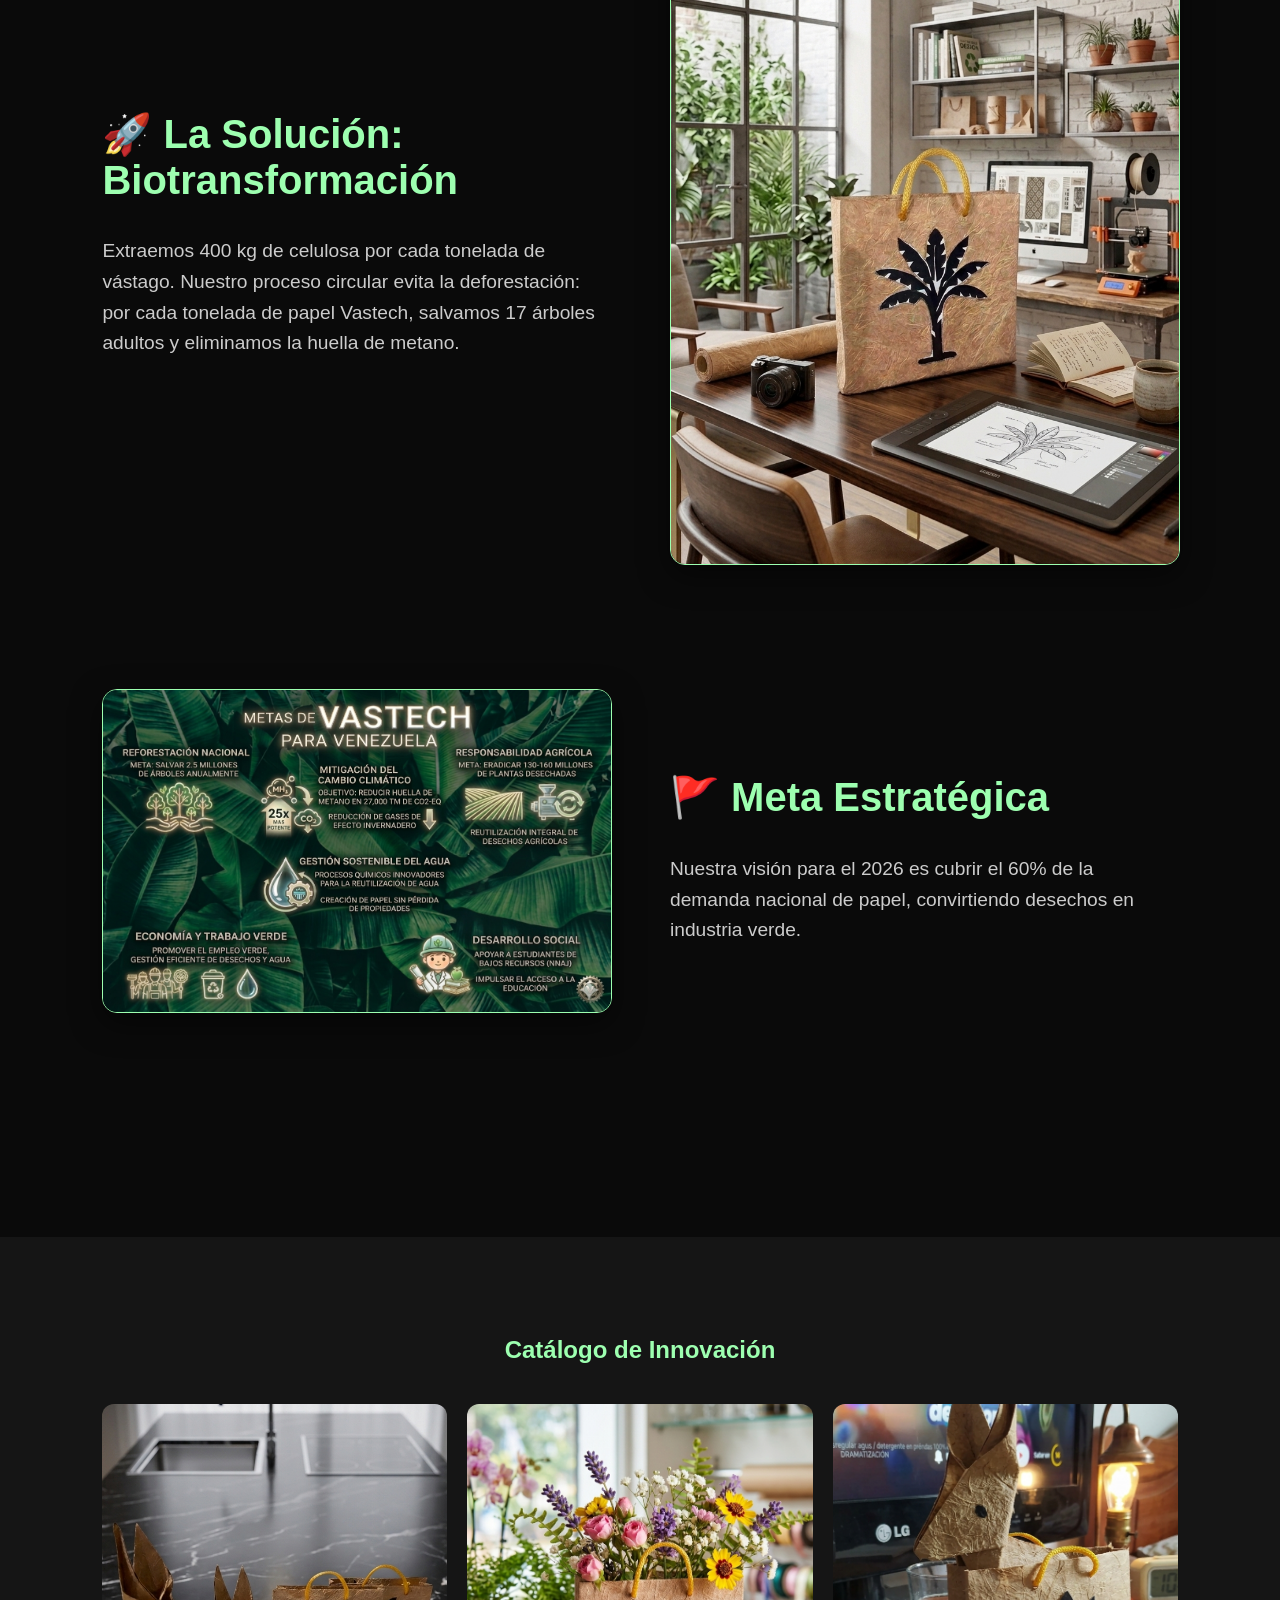
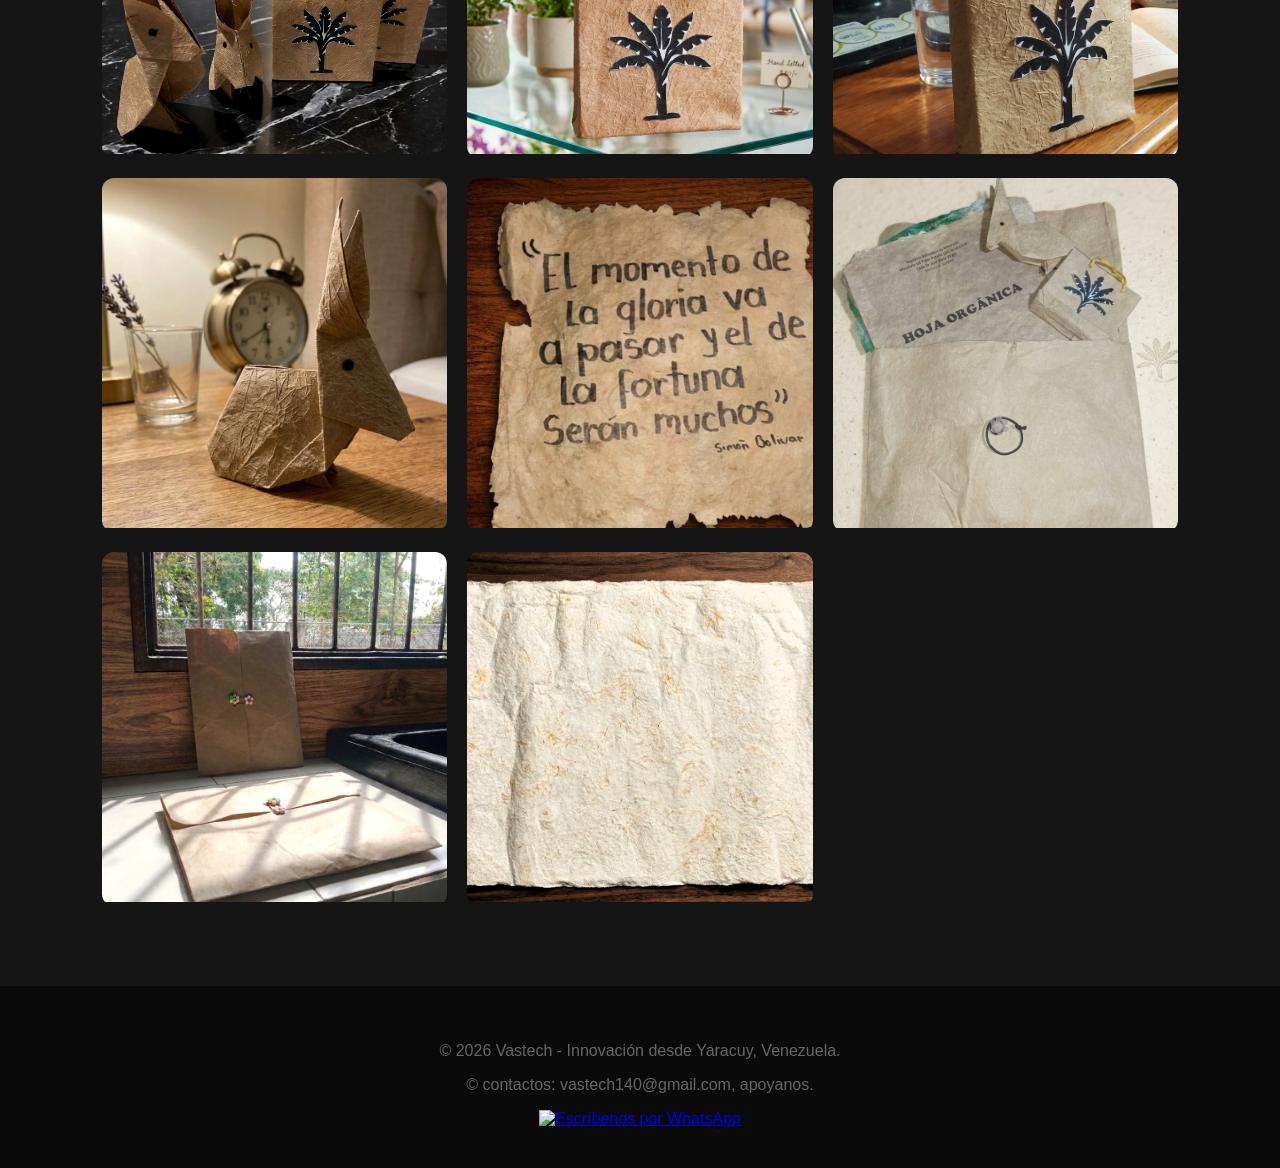
==== commit 19dd3cc8: "Update index.html" ====
--- a/index.html
+++ b/index.html
@@ -34,7 +34,7 @@
         
         <article class="fila-impacto">
             <div class="imagen-ref">
-                <img src="campo-residuos.webp" alt="Residuos de banano">
+                <img src="campo-residuos.png" alt="Residuos de banano">
             </div>
             <div class="texto-ref">
                 <h2>📉 El Problema: El residuo olvidado</h2>
@@ -54,7 +54,7 @@
 
         <article class="fila-impacto">
             <div class="imagen-ref">
-                <img src="bello6.webp" alt="Metas Vastech 2026">
+                <img src="bello6.png" alt="Metas Vastech 2026">
             </div>
             <div class="texto-ref">
                 <h2>🚩 Meta Estratégica</h2>
@@ -66,14 +66,14 @@
     <section id="productos" class="galeria-seccion">
         <h2 class="titulo-centrado">Catálogo de Innovación</h2>
         <div class="mosaico-galeria">
-            <div class="foto-item"><img src="hola4.webp" alt="Creación Vastech"></div>
-            <div class="foto-item"><img src="hola5.webp" alt="Bolsas de regalo"></div>
-            <div class="foto-item"><img src="hola3.webp" alt="Bolsa con conejo"></div>
-            <div class="foto-item"><img src="hola1.webp" alt="Artesanía conejo"></div>
-            <div class="foto-item"><img src="hola2.webp" alt="Pensamiento Bolívar"></div>
-            <div class="foto-item"><img src="bello.webp" alt="Maletín con papeles"></div>
-            <div class="foto-item"><img src="uy.webp" alt="Carpeta de vástago"></div>
-            <div class="foto-item"><img src="bello3.webp" alt="Lámina de papel"></div>
+            <div class="foto-item"><img src="hola4.png" alt="Creación Vastech"></div>
+            <div class="foto-item"><img src="hola5.png" alt="Bolsas de regalo"></div>
+            <div class="foto-item"><img src="hola3.png" alt="Bolsa con conejo"></div>
+            <div class="foto-item"><img src="hola1.png" alt="Artesanía conejo"></div>
+            <div class="foto-item"><img src="hola2.png" alt="Pensamiento Bolívar"></div>
+            <div class="foto-item"><img src="bello.png" alt="Maletín con papeles"></div>
+            <div class="foto-item"><img src="uy.png" alt="Carpeta de vástago"></div>
+            <div class="foto-item"><img src="bello3.png" alt="Lámina de papel"></div>
         </div>
     </section>
 
--- a/style.css
+++ b/style.css
@@ -56,7 +56,7 @@
     flex-direction: column;
     justify-content: center;
     align-items: center;
-    background: linear-gradient(rgba(0,0,0,0.5), rgba(0,0,0,0.7)), url('hojas4.jpg');
+    background: linear-gradient(rgba(0,0,0,0.5), rgba(0,0,0,0.7)), url('hojas4.webp');
     background-size: cover;
     background-position: center;
     background-repeat: no-repeat;
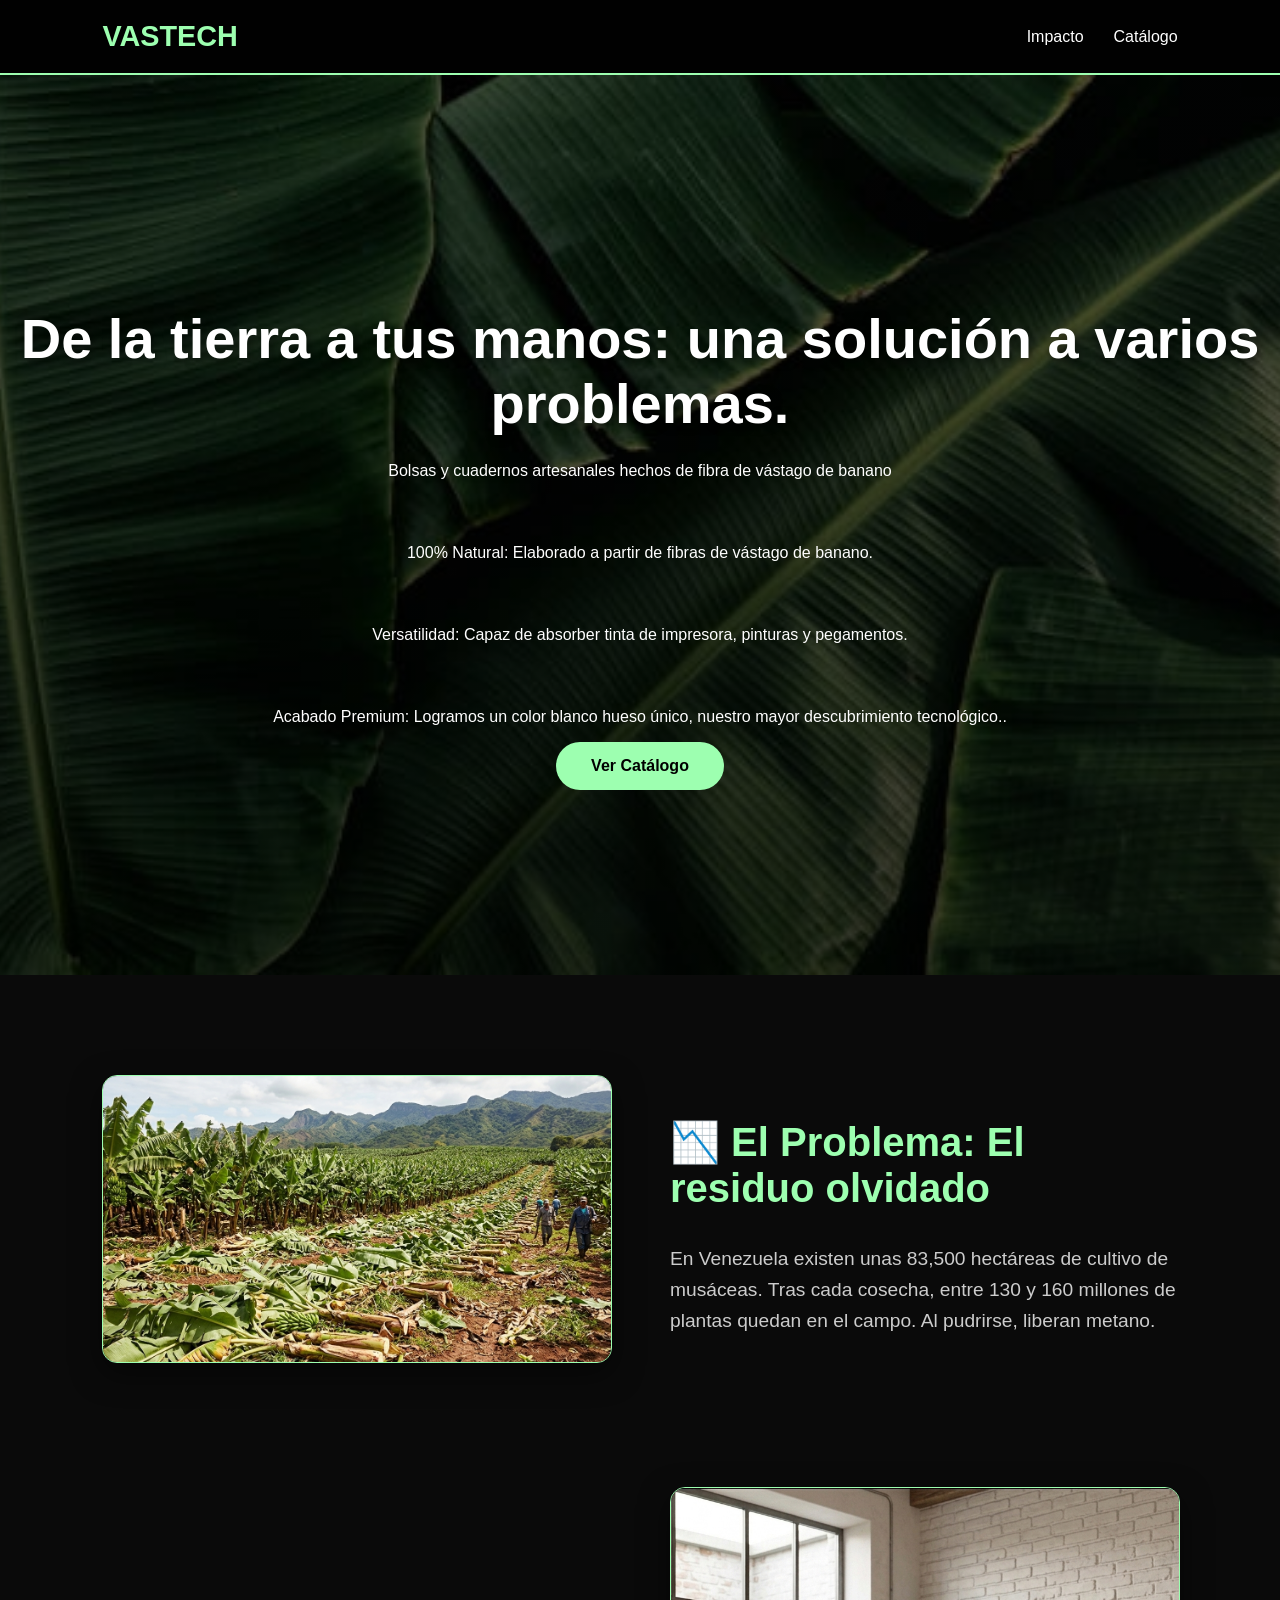
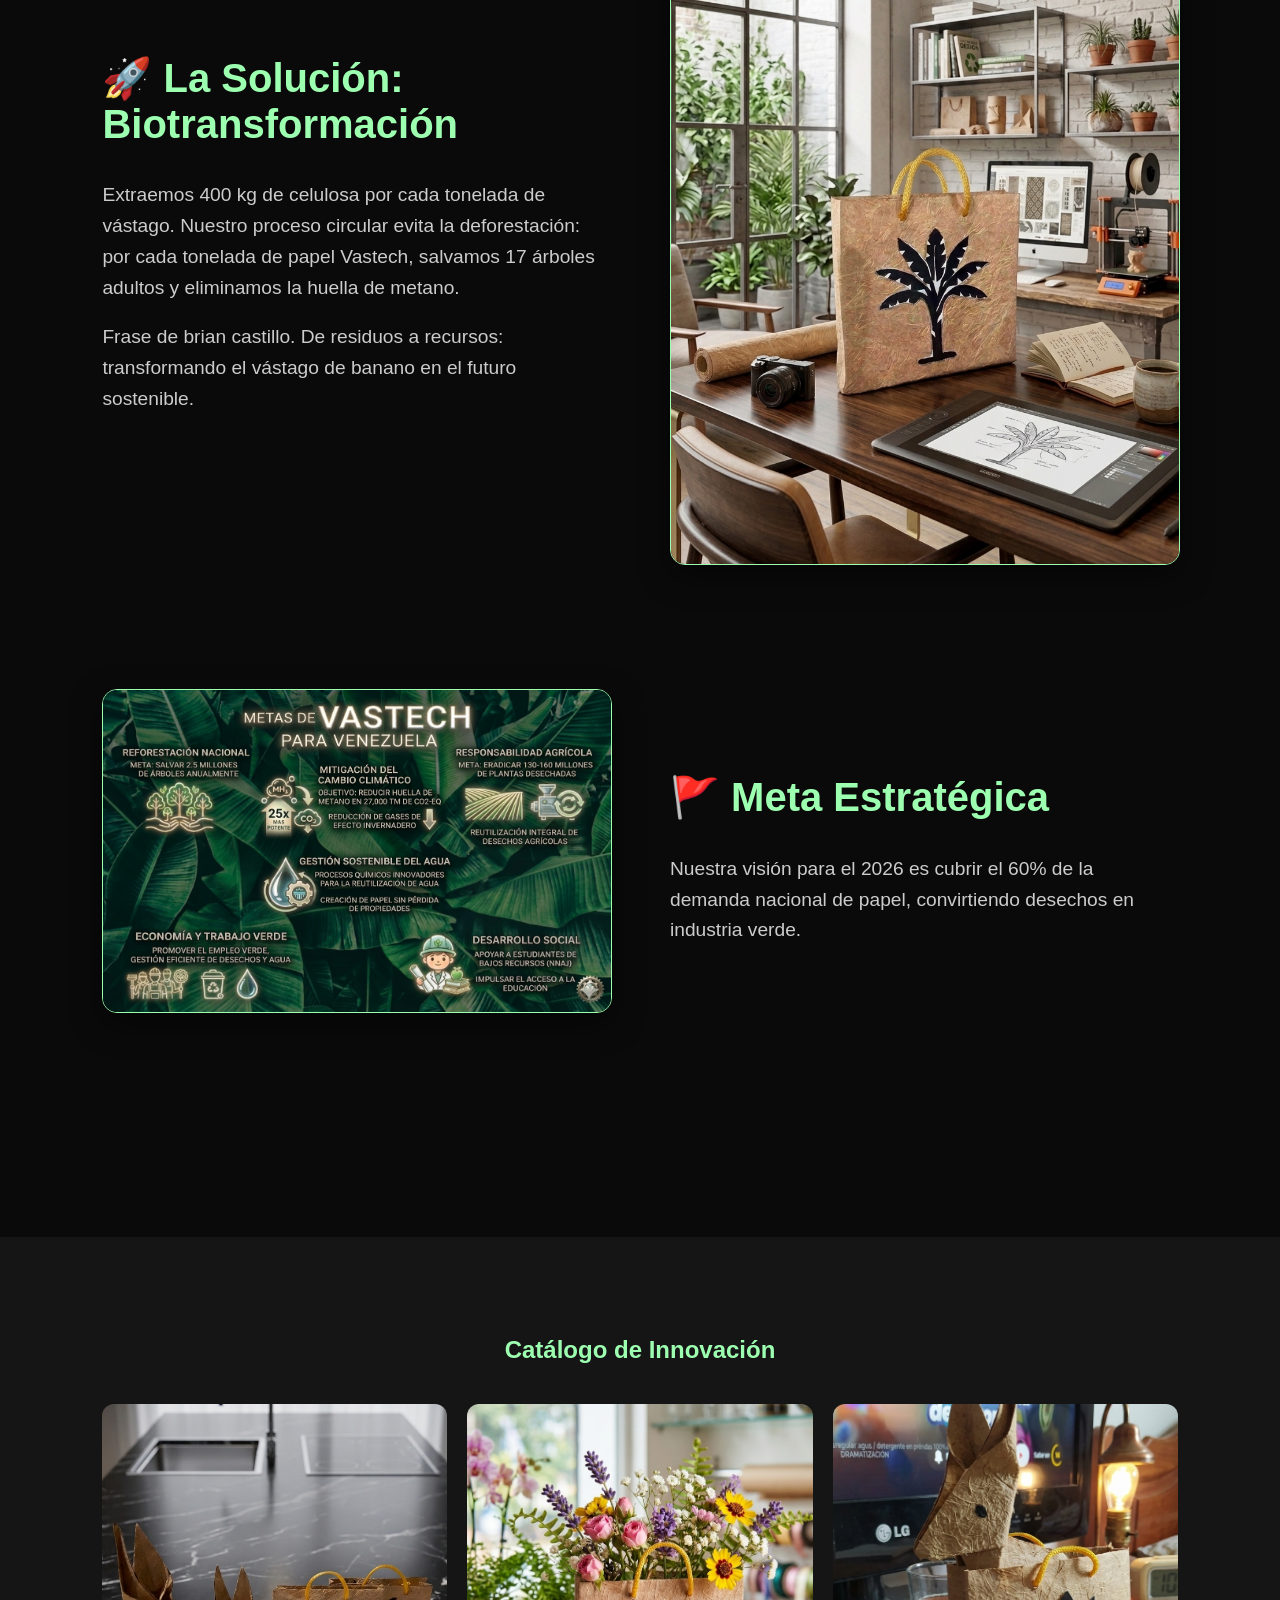
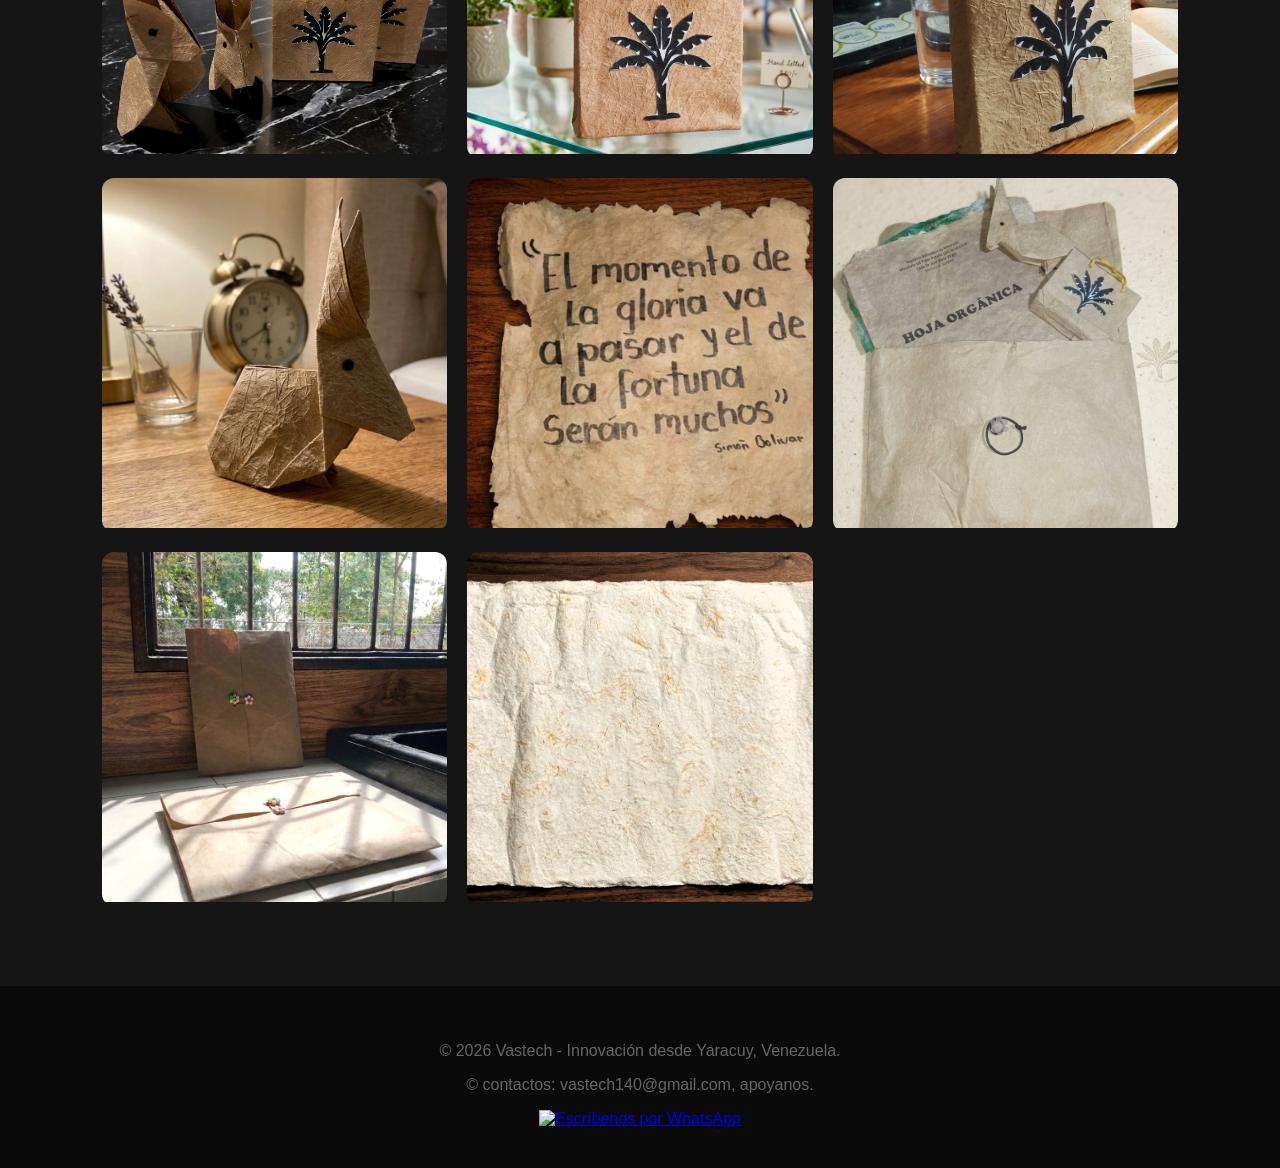
==== commit 3bf7d0d8: "Update index.html" ====
--- a/index.html
+++ b/index.html
@@ -49,6 +49,7 @@
             <div class="texto-ref">
                 <h2>🚀 La Solución: Biotransformación</h2>
                 <p>Extraemos 400 kg de celulosa por cada tonelada de vástago. Nuestro proceso circular evita la deforestación: por cada tonelada de papel Vastech, salvamos 17 árboles adultos y eliminamos la huella de metano.</p>
+                <p>Frase de brian castillo. De residuos a recursos: transformando el vástago de banano en el futuro sostenible.</p>
             </div>
         </article>
 
